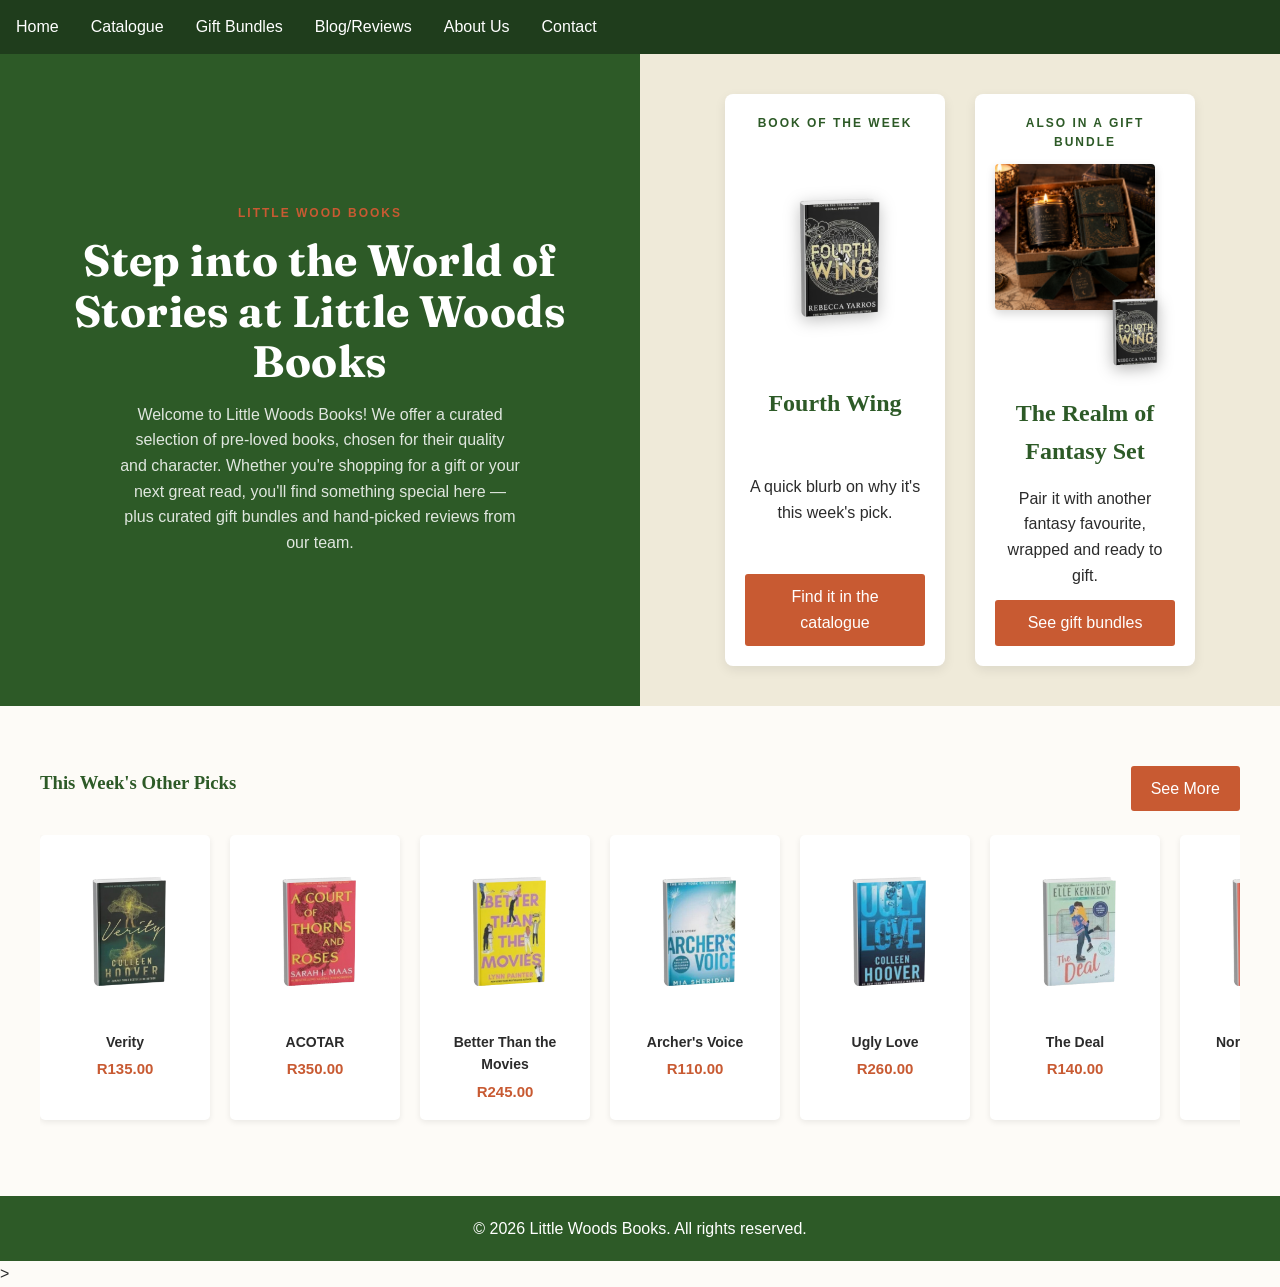
==== index.html @ 5625afb6 "some fixes - fixing carousel on home page" ====
<!DOCTYPE html>
<html lang="en">
<head>
    <meta charset="UTF-8">
    <meta name="viewport" content="width=device-width, initial-scale=1.0">
    <title> Index | Little Woods Books</title>
    <link rel="preconnect" href="https://fonts.googleapis.com">
    <link href="https://fonts.googleapis.com/css2?family=Fraunces:wght@600&display=swap" rel="stylesheet">
    <link rel="stylesheet" href="style/style.css">
</head>

<body>
    <header>
        <nav>
            <ul>
              <li><a href="index.html">Home</a></li>
               <li><a href="catalogue.html">Catalogue</a></li>
               <li><a href="bundles.html">Gift Bundles</a></li>
                <li><a href="blog.html">Blog/Reviews</a></li>
               <li><a href="about.html">About Us</a></li>
               <li><a href="contact.html">Contact</a></li>
            </ul>
        </nav>
    </header>

<section class="hero-split">
    <div class="hero-left">
        <span class="eyebrow">Little Wood Books</span>
        <h1>Step into the World of Stories at Little Woods Books</h1>
        <p class="hero-intro">Welcome to Little Woods Books! We offer a curated selection of pre-loved books, chosen for their quality and character. Whether you're shopping for a gift or your next great read, you'll find something special here — plus curated gift bundles and hand-picked reviews from our team.</p>
    </div>    

<div class="hero-right">
    <div class="split-card">
        <span class="eyebrow">Book of the Week</span>
        <img src="images/fourthwing.jpg" class="featured-book-img" alt="Fourth Wing">
        <h2>Fourth Wing</h2>
        <p>A quick blurb on why it's this week's pick.</p>
        <a href="catalogue.html" class="btn">Find it in the catalogue</a>
    </div>

    <div class="split-card">
        <span class="eyebrow">Also in a Gift Bundle</span>
        <div class="bundle-stack">
            <img src="images/products/bundle_fantasy.jpg" class="bundle-photo" alt="The Realm of Fantasy gift bundle">
            <img src="images/fourthwing.jpg" class="bundle-book-overlay" alt="Fourth Wing">
        </div>
        <h2>The Realm of Fantasy Set</h2>
        <p>Pair it with another fantasy favourite, wrapped and ready to gift.</p>
        <a href="bundles.html" class="btn">See gift bundles</a>
    </div>
</div>
</section>

<section class="picks-section">
    <div class="picks-header">
        <h3>This Week's Other Picks</h3>
        <a href="catalogue.html" class="btn">See More</a>
    </div>

    <div class="picks-scroll">
        <div class="pick-card">
            <img src="images/verity.jpg" alt="Verity">
            <p class="pick-title">Verity</p>
            <p class="pick-price">R135.00</p>
        </div>
        <div class="pick-card">
            <img src="images/acotar.jpg" alt="ACOTAR">
            <p class="pick-title">ACOTAR</p>
            <p class="pick-price">R350.00</p>
        </div>
        <div class="pick-card">
            <img src="images/betterthanthemovies.jpg" alt="Better Than the Movies">
            <p class="pick-title">Better Than the Movies</p>
            <p class="pick-price">R245.00</p>
        </div>
        <div class="pick-card">
            <img src="images/archersvoice.jpg" alt="Archer's Voice">
            <p class="pick-title">Archer's Voice</p>
            <p class="pick-price">R110.00</p>
        </div>
        <div class="pick-card">
            <img src="images/uglylove.jpg" alt="Ugly Love">
            <p class="pick-title">Ugly Love</p>
            <p class="pick-price">R260.00</p>
        </div>
        <div class="pick-card">
            <img src="images/thedeal.jpg" alt="The Deal">
            <p class="pick-title">The Deal</p>
            <p class="pick-price">R140.00</p>
        </div>
        <div class="pick-card">
            <img src="images/normalpeople.jpg" alt="Normal People">
            <p class="pick-title">Normal People</p>
            <p class="pick-price">R99.00</p>
        </div>
        <div class="pick-card">
            <img src="images/ifyoucouldseethesun.jpg" alt="If You Could See the Sun">
            <p class="pick-title">If You Could See the Sun</p>
            <p class="pick-price">R220.00</p>
        </div>
        <div class="pick-card">
            <img src="images/binding13.jpg" alt="Binding 13">
            <p class="pick-title">Binding 13</p>
            <p class="pick-price">R180.00</p>
        </div>
    </div>
</section>
</main>

  <footer>
        <p>&copy; 2026 Little Woods Books. All rights reserved.</p>
    </footer>

</body>
</html>>
---- style/style.css ----
* {
    margin: 0;
    padding: 0;
    box-sizing: border-box;
}

/* ============================
   ROOT VARIABLES
============================ */
:root {
    --forest-green: #2D5A27;
    --terracotta: #C85A32;
    --cream-bg: #FDFBF7;
    --dark-text: #2B2B2B;
    --forest-dark: #1F3D1C;
    --font-heading: 'Georgia', serif;
    --font-body: 'Arial', sans-serif;
}

/* ============================
   BASE / TYPOGRAPHY
============================ */
body {
    background-color: var(--cream-bg);
    color: var(--dark-text);
    font-family: var(--font-body);
    line-height: 1.6;
}

h1, h2, h3, h4 {
    font-family: var(--font-heading);
    color: var(--forest-green);
    margin-bottom: 0.9375rem;
}

a {
    color: var(--terracotta);
    text-decoration: none;
}

a:hover {
    text-decoration: underline;
}

/* keyboard focus outlines  for anyone tabbing through */
a:focus-visible,
button:focus-visible {
    outline: 2px solid var(--forest-green);
    outline-offset: 2px;
}

/* ============================
   HEADER + NAV
============================ */
header {
    background-color: var(--forest-dark);
    padding: 0;
    border-bottom: none;
}

nav ul {
    list-style-type: none;
    margin: 0;
    padding: 0;
    background-color: transparent; /* header now owns the color, not the ul */
    display: flex;
}

nav ul li a {
    display: block;
    color: white;
    padding: 0.875rem 1rem;
    text-decoration: none;
}

nav ul li a:hover {
    background-color: var(--terracotta);
}

/* ============================
   SHARED / REUSABLE COMPONENTS
   (bits used across more than one page)
============================ */
.container {
    max-width: 1100px;
    margin: 0 auto;
    padding: 0 1.25rem;
}

.btn {
    display: inline-block;
    margin-top: 0.75rem;
    padding: 0.625rem 1.25rem;
    background-color: var(--terracotta);
    color: #ffffff;
    border-radius: 3px;
}

.btn:hover {
    text-decoration: none;
    background: var(--forest-green);
}

.btn:active {
    transform: translateY(1px);
}

.featured-post {
    background: #ffffff;
    padding: 1.5625rem;
    margin-bottom: 1.875rem;
}

.blog-sidebar {
    background: #f4efe9;
    padding: 1.25rem;
}

.contact-form fieldset {
    border: 1px solid var(--forest-green);
    padding: 1.25rem;
}

.contact-form input,
.contact-form textarea {
    width: 100%;
    padding: 0.625rem;
    margin-top: 0.3125rem;
}

footer {
    clear: both;
    text-align: center;
    padding: 1.25rem;
    background-color: var(--forest-green);
    color: #ffffff;
    margin-top: 2.5rem;
}

/* ==========================================
   INDEX PAGE
========================================== */
.hero-split {
    display: grid;
    grid-template-columns: 1fr 1fr;
    min-height: 480px;
}

.hero-left {
    background-color: var(--forest-green);
    color: #ffffff;
    display: flex;
    flex-direction: column;
    align-items: center;
    justify-content: center;
    text-align: center;
    padding: 3.75rem 2.5rem;
}

.hero-left h1 {
    color: #ffffff;
    font-family: 'Fraunces', serif;
    font-size: 2.75rem;
    line-height: 1.15;
    letter-spacing: 0.01em;
}

.hero-left .eyebrow {
    color: var(--terracotta);
}

.hero-left .hero-intro {
    max-width: 400px;
    color: rgba(255, 255, 255, 0.85); /* was inheriting dark text - unreadable on green */
}

.hero-right {
    background-color: #EFEAD9;
    display: flex;
    align-items: stretch; /* was center */
    justify-content: center;
    flex-wrap: wrap;
    gap: 1.875rem;
    padding: 2.5rem 1.25rem;
}

.eyebrow {
    display: block;
    font-size: 0.75rem;
    letter-spacing: 2px;
    text-transform: uppercase;
    color: var(--terracotta);
    font-weight: bold;
    margin-bottom: 0.75rem;
}


.split-card {
    max-width: 220px;
    background-color: #ffffff;
    padding: 20px;
    border-radius: 8px;
    text-align: center;
    box-shadow: 0 4px 12px rgba(0, 0, 0, 0.08);
    overflow: hidden;
    display: flex;
    flex-direction: column;
    justify-content: space-between; /* pushes buttons/text to line up at the bottom */
}

.split-card .eyebrow {
    color: var(--forest-green);
}

/* --- Flat featured book image (Book of the Week), no tilt --- */
.featured-book-img {
    width: 100%;
    max-width: 150px;
    height: auto;
    display: block;
    margin: 0 auto 15px;
    filter: drop-shadow(0 4px 8px rgba(0, 0, 0, 0.25));
    /* removed: border-radius and box-shadow — not needed on a transparent cutout */
}

/* --- Gift bundle photo with a book cover peeking out the corner --- */
.bundle-stack {
    position: relative;
    width: 180px;
    height: 210px;
    margin: 0 auto 20px; /* reduced from 35px now that there's no shadow-box pushing things around */
}

.bundle-photo {
    position: absolute;
    top: 0;
    left: 0;
    width: 160px;
    height: auto;
    border-radius: 4px;
    box-shadow: 0 4px 10px rgba(0, 0, 0, 0.15); /* this one keeps box-shadow since it IS a full rectangular photo */
}

.bundle-book-overlay {
    position: absolute;
    bottom: 0;
    right: 0;
    width: 85px;
    height: auto;
    filter: drop-shadow(0 4px 8px rgba(0, 0, 0, 0.3));
    /* removed: border and box-shadow — same reason */
}

/* --- This week's picks grid --- */
/* --- This week's other picks: horizontal scroll, catalogue-style cards --- */
.picks-section {
    max-width: 1400px; /* wide ceiling so it doesn't stretch edge-to-edge on huge monitors, but reads as "full page" on normal screens */
    margin: 3rem auto 4rem;
    padding: 0 2.5rem;
}

.picks-header {
    display: flex;
    justify-content: space-between;
    align-items: center;
    margin-bottom: 1.5rem;
}

.picks-header h3 {
    margin-bottom: 0;
}

.picks-scroll {
    display: flex;
    gap: 1.25rem;
    overflow-x: auto;
    scroll-snap-type: x mandatory;
    padding-bottom: 0.75rem;
}

.pick-card {
    flex: 0 0 170px;
    scroll-snap-align: start;
    background: #ffffff;
    padding: 1rem;
    border-radius: 5px;
    box-shadow: 0 2px 6px rgba(0,0,0,0.08);
    text-align: center;
    transition: transform 0.2s ease, box-shadow 0.2s ease;
}

.pick-card:hover {
    transform: translateY(-4px);
    box-shadow: 0 10px 18px rgba(0,0,0,0.15);
}

.pick-card img {
    width: 100%;
    height: 160px;
    object-fit: contain;
    margin-bottom: 0.75rem;
}

.pick-card .pick-title {
    font-size: 0.875rem;
    font-weight: bold;
    margin-bottom: 0.25rem;
}

.pick-card .pick-price {
    font-size: 0.9375rem;
    color: var(--terracotta);
    font-weight: bold;
}

/* subtle scrollbar, not a big visual statement */
.picks-scroll::-webkit-scrollbar {
    height: 6px;
}

.picks-scroll::-webkit-scrollbar-thumb {
    background: #d8cdb8;
    border-radius: 3px;
}
/* ==========================================
   CATALOGUE PAGE
========================================== */
.search-container {
    max-width: 1200px;
    margin: 1.875rem auto;
    padding: 0 1.25rem;
}

.search-container form {
    display: flex;
    gap: 0.625rem;
}

.search-container input {
    flex: 1;
    padding: 0.75rem 1rem;
    border: 1px solid #d8cdb8;
    border-radius: 3px;
    font-family: var(--font-body);
}

.search-container button {
    padding: 0.75rem 1.5rem;
    background-color: var(--terracotta);
    color: #ffffff;
    border: none;
    border-radius: 3px;
    cursor: pointer;
}

.search-container button:hover {
    background-color: var(--forest-green);
}

.search-container button:active {
    transform: translateY(1px);
}

.catalogue-wrapper {
    display: flex;
    align-items: flex-start;
    gap: 2rem;
    max-width: 1200px;
    margin: 0 auto;
    padding: 0 1.25rem 3.75rem;
}

/* --- Filter sidebar, shelf-styled --- */
.filters {
    background-color: var(--forest-green);
    color: #ffffff;
    width: 260px;
    flex-shrink: 0;
    padding: 1.75rem 1.5rem;
    border-radius: 4px;
}

.filters h2 {
    color: #ffffff;
    font-size: 1.25rem;
    letter-spacing: 0.5px;
    margin-bottom: 1.5rem;
}

.filters h4 {
    color: var(--terracotta);
    font-size: 0.75rem;
    letter-spacing: 1px;
    text-transform: uppercase;
    margin: 1.5rem 0 0.75rem;
}

.filters select {
    width: 100%;
    padding: 0.5rem;
    border-radius: 3px;
    border: none;
    font-family: var(--font-body);
}

/* one shelf row + its wooden ledge */
.shelf {
    margin-bottom: 1.25rem;
}

.shelf-row {
    display: flex;
    align-items: flex-end;
    gap: 6px;
    list-style: none;
    height: 100px;
    padding-bottom: 14px;
    margin: 0;
    border-bottom: 4px solid #6b4429;
    box-shadow: 0 6px 8px rgba(0,0,0,0.2);
}

/* each spine: hidden checkbox + styled label doing the visual work */
.spine-item {
    flex: 1;
    height: 100%;
    position: relative;
}

.spine-item input[type="checkbox"] {
    position: absolute;
    opacity: 0;
    width: 0;
    height: 0;
}

.spine-item label {
    display: flex;
    align-items: flex-end;
    justify-content: center;
    height: 100%;
    padding-bottom: 10px;
    writing-mode: vertical-rl;
    text-align: center;
    font-size: 0.6875rem;
    font-weight: 600;
    letter-spacing: 0.05em;
    text-transform: uppercase;
    color: rgba(255,255,255,0.8);
    border-radius: 2px 2px 0 0;
    cursor: pointer;
    opacity: 0.85;
    transition: transform 0.15s ease, opacity 0.15s ease;
}

.spine-item label:hover {
    transform: translateY(-5px);
    opacity: 1;
}

.spine-item input[type="checkbox"]:checked + label {
    opacity: 1;
    box-shadow: inset 0 0 0 2px #E3A583;
    color: #ffffff;
}

.spine-item input[type="checkbox"]:focus-visible + label {
    outline: 2px solid #ffffff;
    outline-offset: 3px;
}

.spine-item:nth-child(3n+1) label { background-color: #3E6B54; }
.spine-item:nth-child(3n+2) label { background-color: #33513F; }
.spine-item:nth-child(3n+3) label { background-color: #8C4A32; }

/* --- Book grid + cards --- */
.book-grid {
    display: grid;
    grid-template-columns: repeat(auto-fill, minmax(200px, 1fr));
    gap: 1.25rem;
    flex: 1;
}

.book-item {
    background: #ffffff;
    padding: 0.9375rem;
    border-radius: 5px;
    box-shadow: 0 2px 6px rgba(0,0,0,0.08);
    transition: transform 0.2s ease, box-shadow 0.2s ease;
}

.book-item:hover {
    transform: translateY(-4px);
    box-shadow: 0 10px 18px rgba(0,0,0,0.15);
}

.book-image {
    height: 220px;
    display: flex;
    align-items: center;
    justify-content: center;
    margin-bottom: 0.75rem;
    overflow: hidden;
    border-radius: 3px;
}

.book-image img {
    max-width: 100%;
    max-height: 100%;
    object-fit: contain;
}

.book-name {
    font-size: 1rem;
    margin-bottom: 0.25rem;
}

.author {
    font-size: 0.75rem;
    font-weight: normal;
    color: #6b6459;
    margin-bottom: 0.5rem;
}

.book-details .condition {
    display: inline-block;
    font-size: 0.6875rem;
    text-transform: uppercase;
    letter-spacing: 0.5px;
    color: var(--forest-green);
    background-color: #eae2d3;
    padding: 0.1875rem 0.5rem;
    border-radius: 10px;
    margin-bottom: 0.5rem;
}

.book-details .price {
    font-size: 1.125rem;
    font-weight: bold;
    color: var(--terracotta);
    margin-bottom: 0.625rem;
}

.book-details button {
    width: 100%;
    padding: 0.625rem;
    background-color: var(--forest-green);
    color: #ffffff;
    border: none;
    border-radius: 3px;
    cursor: pointer;
}

.book-details button:hover {
    background-color: var(--terracotta);
}

.book-details button:active {
    transform: translateY(1px);
}

/* ==========================================
   GIFT BUNDLES PAGE
========================================== */
.bundles-page {
    max-width: 1100px;
    margin: 0 auto;
    padding: 0 1.25rem 3.75rem;
}

.bundles-page .page-title {
    text-align: center;
    margin-top: 2.5rem;
}

.bundles-page .page-lead {
    max-width: 600px;
    margin: 0 auto 2.5rem;
    text-align: center;
}

.bundles-container {
    display: grid;
    grid-template-columns: repeat(auto-fit, minmax(260px, 1fr));
    gap: 1.875rem;
}

.bundle-card {
    display: flex;
    flex-direction: column;
    background: #ffffff;
    border: 1px solid #e0e0e0;
    padding: 1.25rem;
    transition: transform 0.2s ease, box-shadow 0.2s ease;
}

.bundle-card:hover {
    transform: translateY(-4px);
    box-shadow: 0 10px 20px rgba(0,0,0,0.1);
}

.bundle-card figure {
    margin: 0 0 1rem;
}

.bundle-card img {
    width: 100%;
    height: 200px;
    object-fit: cover;
    border-radius: 3px;
    display: block;
}

.bundle-card h2 {
    font-size: 1.125rem;
    margin-bottom: 0.5rem;
}

.bundle-card p {
    font-size: 0.875rem;
    flex-grow: 1;
    margin-bottom: 0.75rem;
}

.bundle-card .price {
    font-size: 1.125rem;
    font-weight: bold;
    color: var(--terracotta);
    margin-bottom: 0.75rem;
}

.bundle-card button {
    padding: 0.625rem;
    background-color: var(--forest-green);
    color: #ffffff;
    border: none;
    border-radius: 3px;
    cursor: pointer;
}

.bundle-card button:hover {
    background-color: var(--terracotta);
}

.bundle-card button:active {
    transform: translateY(1px);
}

/* ==========================================
   BLOG / REVIEWS PAGE
========================================== */
.featured-post {
    border-radius: 8px;
    box-shadow: 0 4px 14px rgba(0,0,0,0.06);
}

.post-tag {
    display: inline-block;
    background-color: var(--terracotta);
    color: #ffffff;
    font-size: 0.75rem;
    font-weight: bold;
    letter-spacing: 0.5px;
    text-transform: uppercase;
    padding: 0.3rem 0.75rem;
    border-radius: 20px;
    margin-bottom: 0.75rem;
}

.post-meta {
    font-size: 0.8125rem;
    color: #8a8378;
    font-style: italic;
    margin-bottom: 1.25rem;
}

.post-content p:first-of-type::first-letter {
    font-family: var(--font-heading);
    font-size: 3.2rem;
    color: var(--forest-green);
    float: left;
    line-height: 0.8;
    padding-right: 0.5rem;
    padding-top: 0.25rem;
}

.post-content p {
    margin-bottom: 1rem;
}

/* --- Cute dashed divider instead of a plain <hr> --- */
.section-divider {
    border: none;
    text-align: center;
    margin: 3rem 0;
    height: 1px;
    background-color: #e0d8c8;
    position: relative;
}

.section-divider::after {
    content: "❧";
    position: absolute;
    top: 50%;
    left: 50%;
    transform: translate(-50%, -50%);
    background-color: var(--cream-bg);
    color: var(--terracotta);
    font-size: 1.25rem;
    padding: 0 1rem;
}

.favourites-section h2 {
    text-align: center;
    margin-bottom: 0.5rem;
}

.favourites-intro {
    text-align: center;
    color: #6b6459;
    font-size: 0.9375rem;
    margin-bottom: 2.5rem;
}

/* --- Review cards: postcard/pinned-photo feel --- */
.favourites-grid {
    display: grid;
    grid-template-columns: repeat(auto-fit, minmax(240px, 1fr));
    gap: 2rem;
    margin-bottom: 3rem;
}

.review-card {
    position: relative;
    background: #ffffff;
    border-radius: 6px;
    box-shadow: 0 6px 16px rgba(0,0,0,0.1);
    padding: 1rem 1rem 1.25rem;
    transition: transform 0.2s ease, box-shadow 0.2s ease;
}

.review-card:nth-child(odd) {
    transform: rotate(-2deg);
}

.review-card:nth-child(even) {
    transform: rotate(2deg);
}

.review-card:hover {
    transform: rotate(0deg) translateY(-6px);
    box-shadow: 0 12px 24px rgba(0,0,0,0.15);
}

/* washi-tape corner accent */
.review-card::before {
    content: "";
    position: absolute;
    top: -10px;
    left: 20px;
    width: 50px;
    height: 20px;
    background-color: var(--terracotta);
    opacity: 0.85;
    transform: rotate(-6deg);
    border-radius: 2px;
}

.review-card:nth-child(3n+2)::before {
    background-color: var(--forest-green);
    left: auto;
    right: 20px;
    transform: rotate(6deg);
}

.review-card img {
    width: 100%;
    height: 220px;
    object-fit: cover;
    border-radius: 4px;
    margin-bottom: 0.875rem;
    display: block;
}

.review-card h3 {
    margin-bottom: 0.5rem;
}

.rating {
    color: var(--terracotta);
    letter-spacing: 2px;
    margin-bottom: 0.625rem;
    font-size: 0.9375rem;
}

.review-card p {
    font-size: 0.875rem;
}

/* --- Newsletter box --- */
.newsletter-box {
    text-align: center;
    background-color: #f4efe9;
    border: 2px dashed var(--terracotta);
    border-radius: 10px;
    padding: 2.5rem 1.5rem;
    max-width: 500px;
    margin: 0 auto;
}

.newsletter-box h3 {
    margin-bottom: 0.5rem;
}

.newsletter-box p {
    font-size: 0.9375rem;
    color: #6b6459;
    margin-bottom: 1.25rem;
}

.newsletter-box form {
    display: flex;
    gap: 0.625rem;
    justify-content: center;
    flex-wrap: wrap;
}

.newsletter-box input {
    flex: 1 1 220px;
    padding: 0.75rem 1rem;
    border: 1px solid #d8cdb8;
    border-radius: 20px;
    font-family: var(--font-body);
}

.newsletter-box button {
    padding: 0.75rem 1.5rem;
    background-color: var(--forest-green);
    color: #ffffff;
    border: none;
    border-radius: 20px;
    cursor: pointer;
}

.newsletter-box button:hover {
    background-color: var(--terracotta);
}

/* ==========================================
   ABOUT PAGE
========================================== */
.about-page {
    max-width: 1000px;
    margin: 0 auto;
    padding: 0 1.25rem 3.75rem;
    position: relative;
    overflow: hidden; /* keeps decorative shapes from spilling past the page edge */
}

/* soft background shapes, purely decorative */
.about-page::before,
.about-page::after {
    content: "";
    position: absolute;
    border-radius: 50%;
    z-index: -1;
    opacity: 0.12;
}

.about-page::before {
    width: 380px;
    height: 380px;
    background-color: var(--forest-green);
    top: -120px;
    right: -120px;
}

.about-page::after {
    width: 300px;
    height: 300px;
    background-color: var(--terracotta);
    bottom: 10%;
    left: -140px;
}

/* --- Hero: photo + opening text side by side --- */
.about-hero {
    display: grid;
    grid-template-columns: 1fr 1fr;
    gap: 2.5rem;
    align-items: center;
    margin: 3rem 0;
}

.about-hero h1 {
    margin-bottom: 1rem;
}

.about-photo {
    width: 100%;
    height: 320px;
    border-radius: 10px;
    overflow: hidden;
    box-shadow: 0 10px 24px rgba(0,0,0,0.15);
}

.about-photo img {
    width: 100%;
    height: 100%;
    object-fit: cover;
    display: block;
}

/* placeholder styling, in case the image isn't added yet */
.about-photo.placeholder {
    display: flex;
    align-items: center;
    justify-content: center;
    background-color: #EFEAD9;
    color: #a89f8c;
    font-size: 0.875rem;
    text-align: center;
    padding: 1.5rem;
}

/* --- Rest of the story, narrower column for easy reading --- */
.shop-story {
    max-width: 640px;
    margin: 0 auto;
}

.shop-story p {
    margin-bottom: 1.25rem;
}

/* --- Pulled quote, breaks up the text --- */
.pull-quote {
    max-width: 640px;
    margin: 2.5rem auto;
    padding: 1.5rem 2rem;
    border-left: 4px solid var(--terracotta);
    background-color: #f4efe9;
    border-radius: 0 6px 6px 0;
}

.pull-quote p {
    font-family: var(--font-heading);
    font-style: italic;
    font-size: 1.25rem;
    color: var(--forest-green);
    margin: 0;
}

/* --- Map section --- */
.map-section {
    text-align: center;
    margin-top: 3rem;
}

.map-section h2 {
    margin-bottom: 1.25rem;
}

.map-section iframe {
    border-radius: 10px;
    box-shadow: 0 10px 24px rgba(0,0,0,0.12);
}

/* --- Responsive --- */
@media screen and (max-width: 768px) {
    .about-hero {
        grid-template-columns: 1fr;
    }

    .about-photo {
        height: 240px;
    }
}

/* ==========================================
   CONTACT PAGE
========================================== */
.contact-page {
    max-width: 1000px;
    margin: 0 auto;
    padding: 3rem 1.25rem 3.75rem;
    position: relative;
    overflow: hidden;
}

/* soft background shapes, same device as the About page */
.contact-page::before,
.contact-page::after {
    content: "";
    position: absolute;
    border-radius: 50%;
    z-index: -1;
    opacity: 0.12;
}

.contact-page::before {
    width: 340px;
    height: 340px;
    background-color: var(--terracotta);
    top: -100px;
    left: -120px;
}

.contact-page::after {
    width: 300px;
    height: 300px;
    background-color: var(--forest-green);
    bottom: -80px;
    right: -100px;
}

.contact-page > h1 {
    text-align: center;
    margin-bottom: 0.5rem;
}

.contact-lead {
    text-align: center;
    max-width: 500px;
    margin: 0 auto 3rem;
    color: #6b6459;
}

.contact-grid {
    display: grid;
    grid-template-columns: 1fr 1.3fr;
    gap: 2.5rem;
    align-items: start;
}

/* --- Info card --- */
#contact-info {
    background-color: var(--forest-green);
    color: #ffffff;
    padding: 2rem;
    border-radius: 10px;
    box-shadow: 0 10px 24px rgba(0,0,0,0.12);
}

#contact-info h2 {
    color: #ffffff;
}

#contact-info address {
    font-style: normal;
    line-height: 1.9;
}

.info-line {
    display: flex;
    align-items: flex-start;
    gap: 0.75rem;
    margin-bottom: 1.25rem;
}

.info-icon {
    flex-shrink: 0;
    font-size: 1.1rem;
    color: var(--terracotta);
}

#contact-info a {
    color: #ffffff;
    text-decoration: underline;
}

/* --- Form card --- */
#contact-form {
    background: #ffffff;
    padding: 2rem;
    border-radius: 10px;
    box-shadow: 0 10px 24px rgba(0,0,0,0.08);
}

.contact-form fieldset {
    border: none;
    padding: 0;
}

.contact-form legend {
    font-family: var(--font-heading);
    color: var(--forest-green);
    font-size: 1.25rem;
    margin-bottom: 1.5rem;
    padding: 0;
}

.contact-form p {
    margin-bottom: 1.25rem;
}

.contact-form label {
    display: block;
    font-size: 0.875rem;
    font-weight: bold;
    color: var(--dark-text);
    margin-bottom: 0.375rem;
}

.contact-form input,
.contact-form select,
.contact-form textarea {
    width: 100%;
    padding: 0.75rem;
    border: 1px solid #d8cdb8;
    border-radius: 6px;
    font-family: var(--font-body);
    background-color: #fdfbf7;
}

.contact-form input:focus,
.contact-form select:focus,
.contact-form textarea:focus {
    outline: none;
    border-color: var(--terracotta);
    box-shadow: 0 0 0 3px rgba(200, 90, 50, 0.15);
}

.contact-form textarea {
    resize: vertical;
}

.contact-form button {
    padding: 0.75rem 1.75rem;
    background-color: var(--terracotta);
    color: #ffffff;
    border: none;
    border-radius: 20px;
    cursor: pointer;
    font-weight: bold;
}

.contact-form button:hover {
    background-color: var(--forest-green);
}

.contact-form button:active {
    transform: translateY(1px);
}

/* --- Responsive --- */
@media screen and (max-width: 768px) {
    .contact-grid {
        grid-template-columns: 1fr;
    }
}

/* ==========================================
   RESPONSIVE
   (one block, mobile breakpoint at 768px)
========================================== */
@media screen and (max-width: 768px) {
    nav ul {
        flex-direction: column;
    }

    .hero-split {
        grid-template-columns: 1fr;
    }

    .catalogue-wrapper {
        flex-direction: column;
    }

    .filters {
        width: 100%;
    }
}
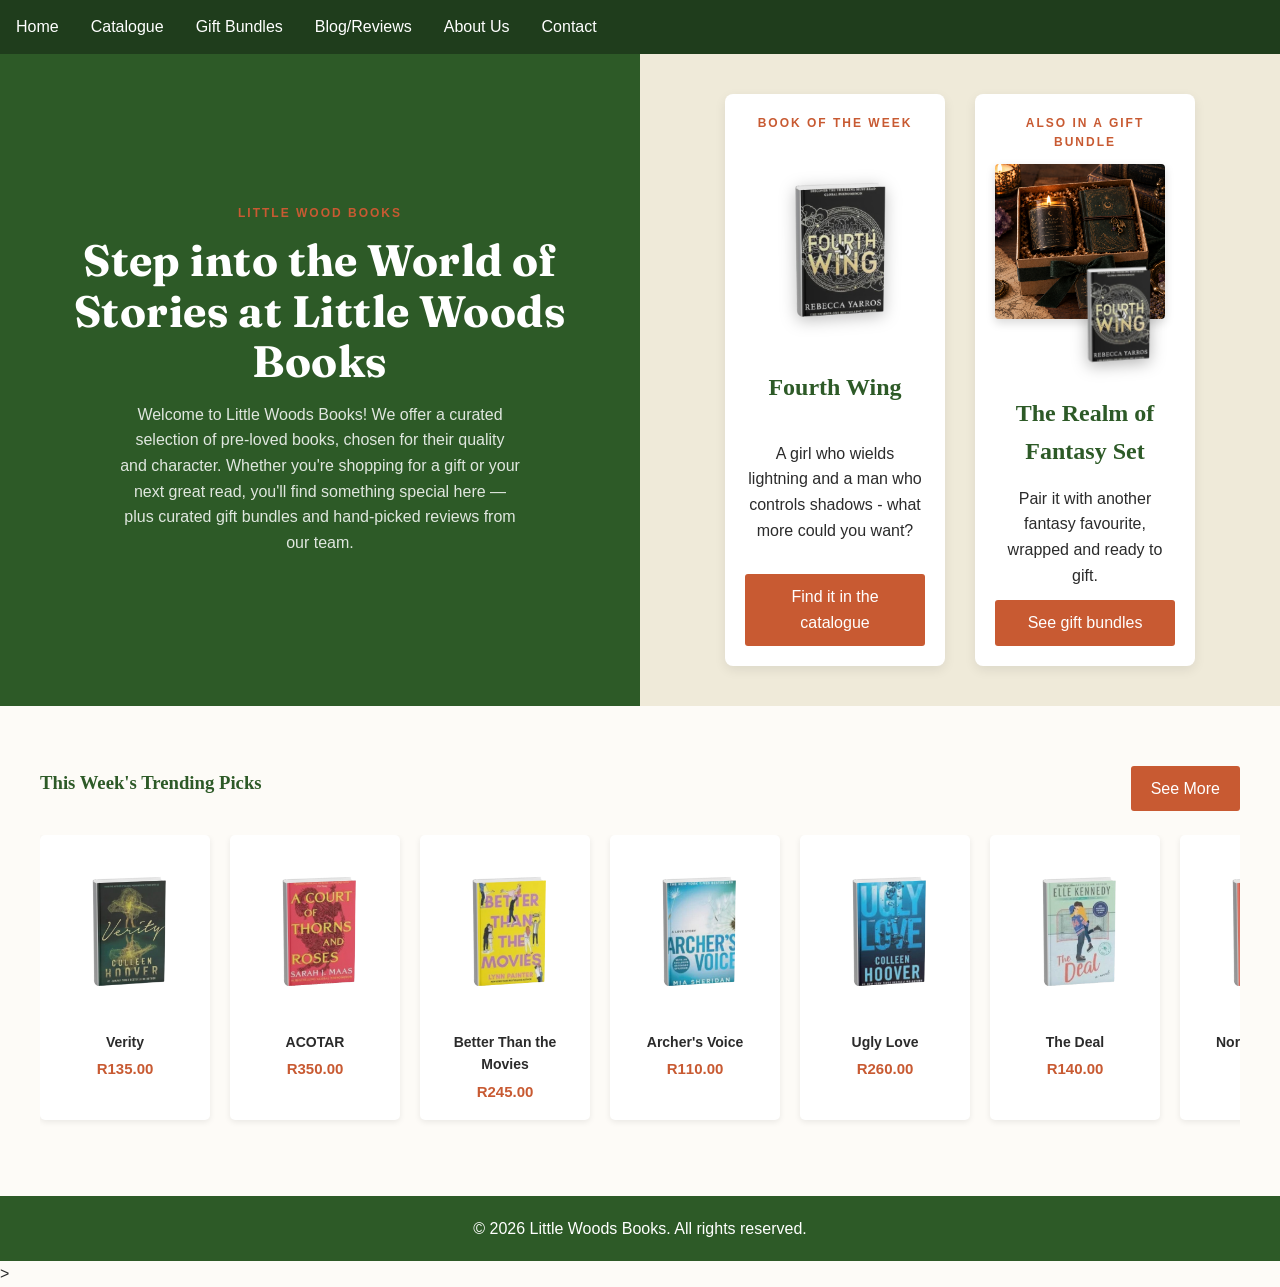
==== commit d570fd7d: "updates and fixing errors" ====
--- a/index.html
+++ b/index.html
@@ -35,7 +35,7 @@
         <span class="eyebrow">Book of the Week</span>
         <img src="images/fourthwing.jpg" class="featured-book-img" alt="Fourth Wing">
         <h2>Fourth Wing</h2>
-        <p>A quick blurb on why it's this week's pick.</p>
+        <p>A girl who wields lightning and a man who controls shadows - what more could you want?</p>
         <a href="catalogue.html" class="btn">Find it in the catalogue</a>
     </div>
 
@@ -54,7 +54,7 @@
 
 <section class="picks-section">
     <div class="picks-header">
-        <h3>This Week's Other Picks</h3>
+        <h3>This Week's Trending Picks</h3>
         <a href="catalogue.html" class="btn">See More</a>
     </div>
 
--- a/style/style.css
+++ b/style/style.css
@@ -7,6 +7,8 @@
 
 /* ============================
    ROOT VARIABLES
+   colours + fonts for the whole site, picked terracotta + forest green
+   bc it felt like a cosy secondhand bookshop vibe rather than generic
 ============================ */
 :root {
     --forest-green: #2D5A27;
@@ -43,7 +45,9 @@
     text-decoration: underline;
 }
 
-/* keyboard focus outlines  for anyone tabbing through */
+/* this just makes sure if someone is tabbing through the page with
+   their keyboard instead of clicking, they can actually see where
+   they are - accessibility thing */
 a:focus-visible,
 button:focus-visible {
     outline: 2px solid var(--forest-green);
@@ -53,7 +57,7 @@
 /* ============================
    HEADER + NAV
 ============================ */
-header {
+body > header {
     background-color: var(--forest-dark);
     padding: 0;
     border-bottom: none;
@@ -63,7 +67,7 @@
     list-style-type: none;
     margin: 0;
     padding: 0;
-    background-color: transparent; /* header now owns the color, not the ul */
+    background-color: transparent;
     display: flex;
 }
 
@@ -80,8 +84,11 @@
 
 /* ============================
    SHARED / REUSABLE COMPONENTS
-   (bits used across more than one page)
+   stuff i use across more than one page so i don't repeat myself
 ============================ */
+
+/* container = just stops text/content from stretching edge to edge on
+   big monitors. */
 .container {
     max-width: 1100px;
     margin: 0 auto;
@@ -141,6 +148,10 @@
 /* ==========================================
    INDEX PAGE
 ========================================== */
+
+/* HERO SECTION - the big intro bit right at the top of the homepage.
+   split into 2 columns using grid: left side is just text on a green
+   background, right side is the book of the week + gift bundle cards. */
 .hero-split {
     display: grid;
     grid-template-columns: 1fr 1fr;
@@ -158,6 +169,8 @@
     padding: 3.75rem 2.5rem;
 }
 
+/* using a nicer serif font just for this heading so it actually stands
+   out instead of blending in with the regular georgia everywhere else */
 .hero-left h1 {
     color: #ffffff;
     font-family: 'Fraunces', serif;
@@ -166,25 +179,23 @@
     letter-spacing: 0.01em;
 }
 
-.hero-left .eyebrow {
-    color: var(--terracotta);
-}
-
 .hero-left .hero-intro {
     max-width: 400px;
-    color: rgba(255, 255, 255, 0.85); /* was inheriting dark text - unreadable on green */
+    color: rgba(255, 255, 255, 0.85); /* was inheriting the dark body text colour before - unreadable on green, oops */
 }
 
 .hero-right {
     background-color: #EFEAD9;
     display: flex;
-    align-items: stretch; /* was center */
+    align-items: stretch;
     justify-content: center;
     flex-wrap: wrap;
     gap: 1.875rem;
     padding: 2.5rem 1.25rem;
 }
 
+/* "eyebrow" - mall caps label above a big
+   heading.  a tiny tagline that sits above the title */
 .eyebrow {
     display: block;
     font-size: 0.75rem;
@@ -195,7 +206,6 @@
     margin-bottom: 0.75rem;
 }
 
-
 .split-card {
     max-width: 220px;
     background-color: #ffffff;
@@ -206,56 +216,52 @@
     overflow: hidden;
     display: flex;
     flex-direction: column;
-    justify-content: space-between; /* pushes buttons/text to line up at the bottom */
-}
-
-.split-card .eyebrow {
-    color: var(--forest-green);
-}
-
-/* --- Flat featured book image (Book of the Week), no tilt --- */
+    justify-content: space-between; /* so both cards line up even if one has more text */
+}
+
+/* --- Book of the week image, flat, no rotation --- */
 .featured-book-img {
     width: 100%;
-    max-width: 150px;
+    max-width: 170px;
     height: auto;
     display: block;
     margin: 0 auto 15px;
-    filter: drop-shadow(0 4px 8px rgba(0, 0, 0, 0.25));
-    /* removed: border-radius and box-shadow — not needed on a transparent cutout */
-}
-
-/* --- Gift bundle photo with a book cover peeking out the corner --- */
+    filter: drop-shadow(0 4px 8px rgba(0, 0, 0, 0.25)); /* using drop-shadow not box-shadow bc the image has a transparent background - box-shadow would draw a weird rectangle around the invisible bit */
+}
+
+/* --- Gift bundle photo with a book cover peeking out the corner ---
+   basically overlapping 2 images so it looks like the book is
+   sitting on top of/inside the bundle photo */
 .bundle-stack {
     position: relative;
     width: 180px;
     height: 210px;
-    margin: 0 auto 20px; /* reduced from 35px now that there's no shadow-box pushing things around */
+    margin: 0 auto 20px;
 }
 
 .bundle-photo {
     position: absolute;
     top: 0;
     left: 0;
-    width: 160px;
+    width: 170px;
     height: auto;
     border-radius: 4px;
-    box-shadow: 0 4px 10px rgba(0, 0, 0, 0.15); /* this one keeps box-shadow since it IS a full rectangular photo */
+    box-shadow: 0 4px 10px rgba(0, 0, 0, 0.15); /* this one keeps box-shadow bc its an actual full rectangle photo, not a transparent cutout */
 }
 
 .bundle-book-overlay {
     position: absolute;
     bottom: 0;
     right: 0;
-    width: 85px;
+    width: 120px;
     height: auto;
     filter: drop-shadow(0 4px 8px rgba(0, 0, 0, 0.3));
-    /* removed: border and box-shadow — same reason */
-}
-
-/* --- This week's picks grid --- */
-/* --- This week's other picks: horizontal scroll, catalogue-style cards --- */
+}
+
+/* --- This week's other picks: horizontal scroll row, kinda like a
+   little carousel  --- */
 .picks-section {
-    max-width: 1400px; /* wide ceiling so it doesn't stretch edge-to-edge on huge monitors, but reads as "full page" on normal screens */
+    max-width: 1400px;
     margin: 3rem auto 4rem;
     padding: 0 2.5rem;
 }
@@ -275,7 +281,7 @@
     display: flex;
     gap: 1.25rem;
     overflow-x: auto;
-    scroll-snap-type: x mandatory;
+    scroll-snap-type: x mandatory; /* makes it "snap" to each card instead of stopping mid-book when you scroll */
     padding-bottom: 0.75rem;
 }
 
@@ -314,7 +320,8 @@
     font-weight: bold;
 }
 
-/* subtle scrollbar, not a big visual statement */
+/* made the scrollbar smaller/subtler, didn't want a big chunky
+   default scrollbar ruining the vibe */
 .picks-scroll::-webkit-scrollbar {
     height: 6px;
 }
@@ -323,6 +330,7 @@
     background: #d8cdb8;
     border-radius: 3px;
 }
+
 /* ==========================================
    CATALOGUE PAGE
 ========================================== */
@@ -371,7 +379,9 @@
     padding: 0 1.25rem 3.75rem;
 }
 
-/* --- Filter sidebar, shelf-styled --- */
+/* --- Filter sidebar, made it look like a mini bookshelf ---
+   the genre/condition checkboxes are hidden and styled as little
+   book spines instead  */
 .filters {
     background-color: var(--forest-green);
     color: #ffffff;
@@ -404,7 +414,7 @@
     font-family: var(--font-body);
 }
 
-/* one shelf row + its wooden ledge */
+/* one shelf row + the wooden ledge underneath it */
 .shelf {
     margin-bottom: 1.25rem;
 }
@@ -421,7 +431,9 @@
     box-shadow: 0 6px 8px rgba(0,0,0,0.2);
 }
 
-/* each spine: hidden checkbox + styled label doing the visual work */
+/* each "spine" is actually a checkbox that's invisible + a label
+   styled to look like a book. clicking the label ticks the checkbox
+   underneath it, so the filtering js still works normally */
 .spine-item {
     flex: 1;
     height: 100%;
@@ -441,7 +453,7 @@
     justify-content: center;
     height: 100%;
     padding-bottom: 10px;
-    writing-mode: vertical-rl;
+    writing-mode: vertical-rl; /* this is what makes the text run sideways like an actual spine */
     text-align: center;
     font-size: 0.6875rem;
     font-weight: 600;
@@ -619,7 +631,7 @@
 
 .bundle-card p {
     font-size: 0.875rem;
-    flex-grow: 1;
+    flex-grow: 1; /* pushes price + button down so they line up across all the cards even when the description text is a different length */
     margin-bottom: 0.75rem;
 }
 
@@ -675,6 +687,7 @@
     margin-bottom: 1.25rem;
 }
 
+/* this makes the first letter of the first paragraph big */
 .post-content p:first-of-type::first-letter {
     font-family: var(--font-heading);
     font-size: 3.2rem;
@@ -689,7 +702,8 @@
     margin-bottom: 1rem;
 }
 
-/* --- Cute dashed divider instead of a plain <hr> --- */
+/* --- little divider between sections, used a symbol instead of a
+   plain boring line --- */
 .section-divider {
     border: none;
     text-align: center;
@@ -723,7 +737,8 @@
     margin-bottom: 2.5rem;
 }
 
-/* --- Review cards: postcard/pinned-photo feel --- */
+/* --- review cards styled kinda like postcards pinned to a board,
+   each one tilts slightly and straightens up on hover --- */
 .favourites-grid {
     display: grid;
     grid-template-columns: repeat(auto-fit, minmax(240px, 1fr));
@@ -753,7 +768,8 @@
     box-shadow: 0 12px 24px rgba(0,0,0,0.15);
 }
 
-/* washi-tape corner accent */
+/* little tape strip in the corner, just a coloured rectangle
+   rotated a bit so it looks like tape sticking the card down */
 .review-card::before {
     content: "";
     position: absolute;
@@ -849,16 +865,17 @@
 
 /* ==========================================
    ABOUT PAGE
+   added some soft blurry circles in the background just for a bit
+   of decoration, low opacity so they don't distract from the text
 ========================================== */
 .about-page {
     max-width: 1000px;
     margin: 0 auto;
     padding: 0 1.25rem 3.75rem;
     position: relative;
-    overflow: hidden; /* keeps decorative shapes from spilling past the page edge */
-}
-
-/* soft background shapes, purely decorative */
+    overflow: hidden; /* stops the circles poking out past the edge of the page */
+}
+
 .about-page::before,
 .about-page::after {
     content: "";
@@ -884,7 +901,7 @@
     left: -140px;
 }
 
-/* --- Hero: photo + opening text side by side --- */
+/* --- Hero: photo on one side, opening text on the other --- */
 .about-hero {
     display: grid;
     grid-template-columns: 1fr 1fr;
@@ -912,19 +929,9 @@
     display: block;
 }
 
-/* placeholder styling, in case the image isn't added yet */
-.about-photo.placeholder {
-    display: flex;
-    align-items: center;
-    justify-content: center;
-    background-color: #EFEAD9;
-    color: #a89f8c;
-    font-size: 0.875rem;
-    text-align: center;
-    padding: 1.5rem;
-}
-
-/* --- Rest of the story, narrower column for easy reading --- */
+
+/* keeping the main story text narrower so its actually comfy to
+   read instead of stretching all the way across the page */
 .shop-story {
     max-width: 640px;
     margin: 0 auto;
@@ -934,7 +941,8 @@
     margin-bottom: 1.25rem;
 }
 
-/* --- Pulled quote, breaks up the text --- */
+/* own little quote box
+   so it breaks up the wall of text a bit */
 .pull-quote {
     max-width: 640px;
     margin: 2.5rem auto;
@@ -967,19 +975,10 @@
     box-shadow: 0 10px 24px rgba(0,0,0,0.12);
 }
 
-/* --- Responsive --- */
-@media screen and (max-width: 768px) {
-    .about-hero {
-        grid-template-columns: 1fr;
-    }
-
-    .about-photo {
-        height: 240px;
-    }
-}
-
 /* ==========================================
    CONTACT PAGE
+   same background circle idea as the about page, just swapped which
+   colour goes where so it doesn't look identical
 ========================================== */
 .contact-page {
     max-width: 1000px;
@@ -989,7 +988,6 @@
     overflow: hidden;
 }
 
-/* soft background shapes, same device as the About page */
 .contact-page::before,
 .contact-page::after {
     content: "";
@@ -1034,7 +1032,7 @@
     align-items: start;
 }
 
-/* --- Info card --- */
+/* --- Info card, dark green so it contrasts against the white form --- */
 #contact-info {
     background-color: var(--forest-green);
     color: #ffffff;
@@ -1079,7 +1077,7 @@
 }
 
 .contact-form fieldset {
-    border: none;
+    border: none; /* not using the border here anymore bc the whole card already has its own shadow/border - looked like a box inside a box otherwise */
     padding: 0;
 }
 
@@ -1114,6 +1112,8 @@
     background-color: #fdfbf7;
 }
 
+/* little glow when you click into an input, just so it feels a bit
+   more responsive/alive instead of the default plain outline */
 .contact-form input:focus,
 .contact-form select:focus,
 .contact-form textarea:focus {
@@ -1144,17 +1144,34 @@
     transform: translateY(1px);
 }
 
-/* --- Responsive --- */
-@media screen and (max-width: 768px) {
-    .contact-grid {
-        grid-template-columns: 1fr;
-    }
-}
-
 /* ==========================================
    RESPONSIVE
-   (one block, mobile breakpoint at 768px)
+   two breakpoints - one for tablets/smaller laptops, one for phones.
+   tablet just shrinks things down a bit, phone stacks everything
+   into a single column so it doesn't look squished
 ========================================== */
+@media screen and (max-width: 1024px) {
+    .hero-left h1 {
+        font-size: 2.2rem;
+    }
+
+    .catalogue-wrapper {
+        gap: 1.25rem;
+    }
+
+    .filters {
+        width: 220px;
+    }
+
+    .contact-grid {
+        gap: 1.5rem;
+    }
+
+    .picks-section {
+        padding: 0 1.5rem;
+    }
+}
+
 @media screen and (max-width: 768px) {
     nav ul {
         flex-direction: column;
@@ -1171,4 +1188,16 @@
     .filters {
         width: 100%;
     }
+
+    .about-hero {
+        grid-template-columns: 1fr;
+    }
+
+    .about-photo {
+        height: 240px;
+    }
+
+    .contact-grid {
+        grid-template-columns: 1fr;
+    }
 }
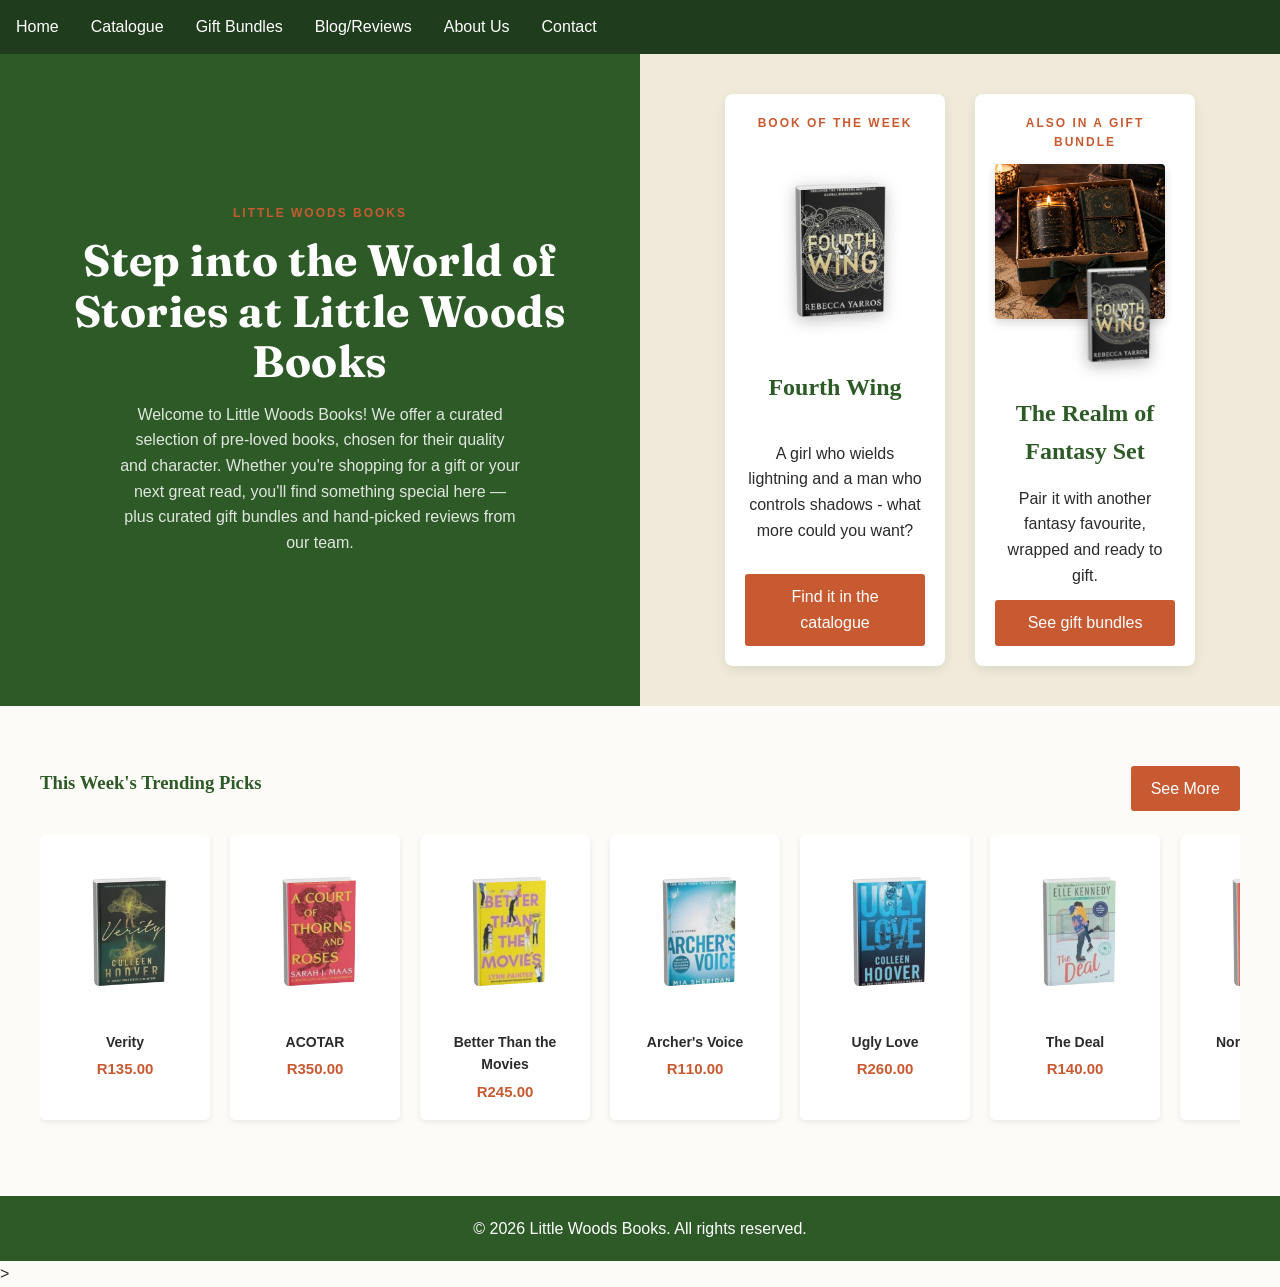
==== commit 17a68e64: "updates" ====
--- a/index.html
+++ b/index.html
@@ -25,7 +25,7 @@
 
 <section class="hero-split">
     <div class="hero-left">
-        <span class="eyebrow">Little Wood Books</span>
+        <span class="eyebrow">Little Woods Books</span>
         <h1>Step into the World of Stories at Little Woods Books</h1>
         <p class="hero-intro">Welcome to Little Woods Books! We offer a curated selection of pre-loved books, chosen for their quality and character. Whether you're shopping for a gift or your next great read, you'll find something special here — plus curated gift bundles and hand-picked reviews from our team.</p>
     </div>    
--- a/style/style.css
+++ b/style/style.css
@@ -1114,6 +1114,7 @@
 
 /* little glow when you click into an input, just so it feels a bit
    more responsive/alive instead of the default plain outline */
+       
 .contact-form input:focus,
 .contact-form select:focus,
 .contact-form textarea:focus {
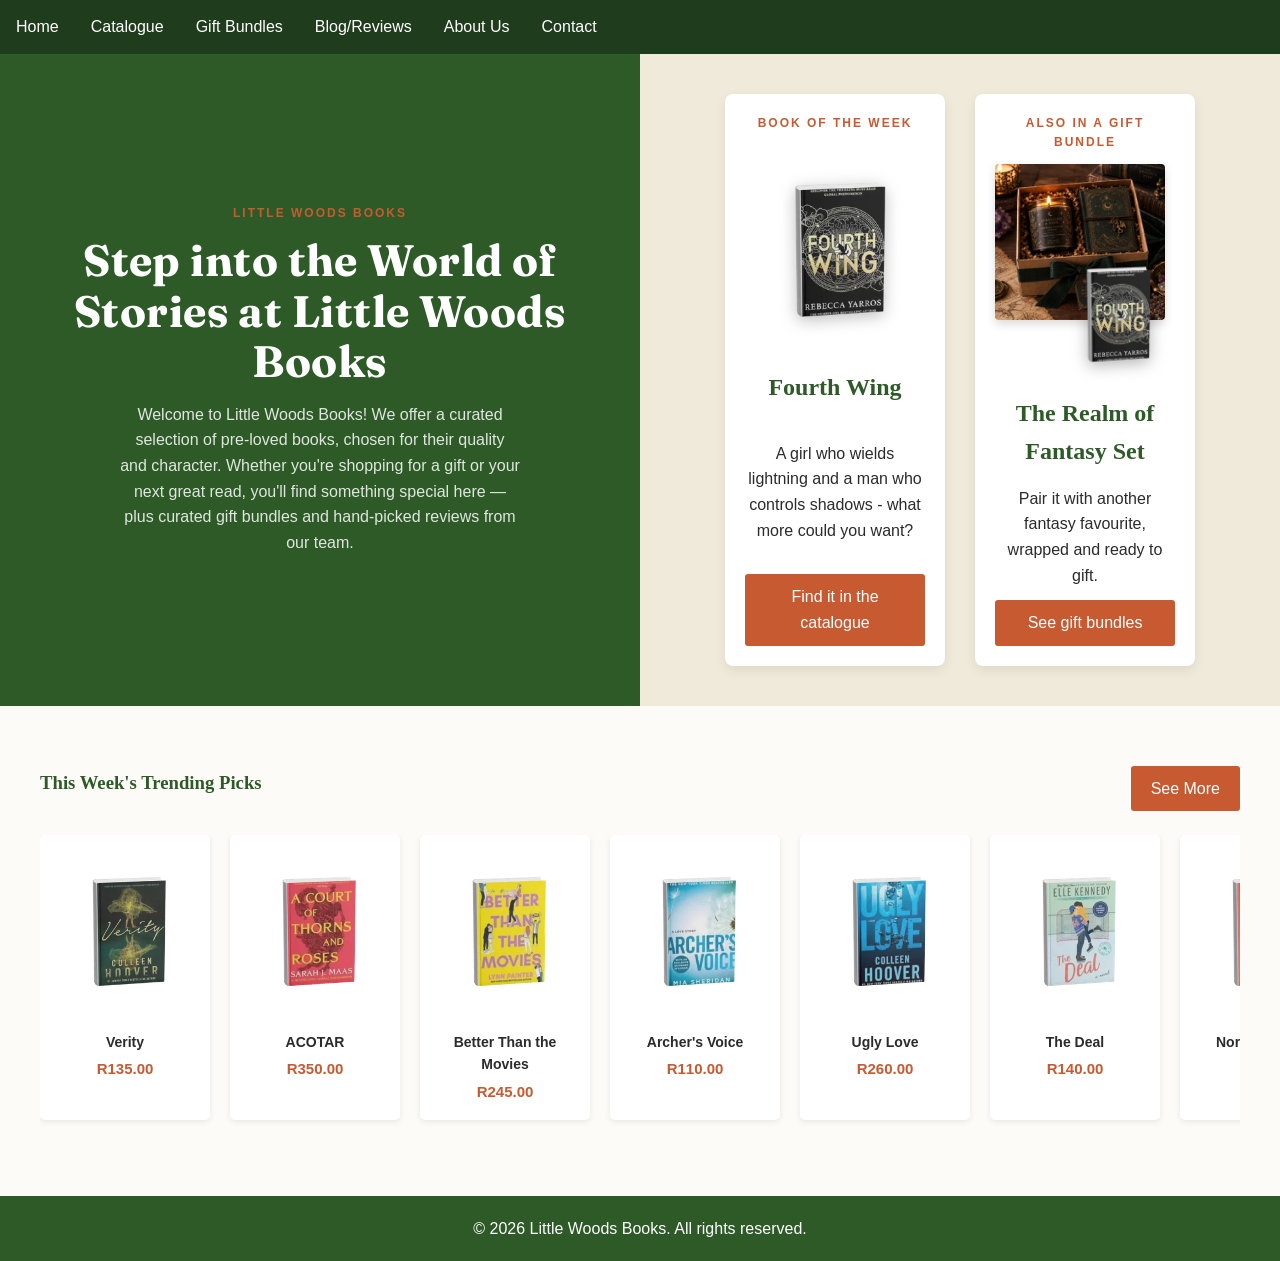
==== commit e387f14e: "fixed all errors pertaining to the feedback from part 2" ====
--- a/index.html
+++ b/index.html
@@ -23,6 +23,7 @@
         </nav>
     </header>
 
+<main>
 <section class="hero-split">
     <div class="hero-left">
         <span class="eyebrow">Little Woods Books</span>
@@ -33,7 +34,7 @@
 <div class="hero-right">
     <div class="split-card">
         <span class="eyebrow">Book of the Week</span>
-        <img src="images/fourthwing.jpg" class="featured-book-img" alt="Fourth Wing">
+        <picture><source type="image/webp" srcset="images/fourthwing-250w.webp 250w, images/fourthwing-500w.webp 500w" sizes="170px"><img src="images/fourthwing.jpg" class="featured-book-img" alt="Fourth Wing"></picture>
         <h2>Fourth Wing</h2>
         <p>A girl who wields lightning and a man who controls shadows - what more could you want?</p>
         <a href="catalogue.html" class="btn">Find it in the catalogue</a>
@@ -42,8 +43,8 @@
     <div class="split-card">
         <span class="eyebrow">Also in a Gift Bundle</span>
         <div class="bundle-stack">
-            <img src="images/products/bundle_fantasy.jpg" class="bundle-photo" alt="The Realm of Fantasy gift bundle">
-            <img src="images/fourthwing.jpg" class="bundle-book-overlay" alt="Fourth Wing">
+            <picture><source type="image/webp" srcset="images/products/bundle_fantasy-400w.webp 400w, images/products/bundle_fantasy-800w.webp 800w" sizes="170px"><img src="images/products/bundle_fantasy.jpg" class="bundle-photo" alt="The Realm of Fantasy gift bundle"></picture>
+            <picture><source type="image/webp" srcset="images/fourthwing-250w.webp 250w, images/fourthwing-500w.webp 500w" sizes="120px"><img src="images/fourthwing.jpg" class="bundle-book-overlay" alt="Fourth Wing"></picture>
         </div>
         <h2>The Realm of Fantasy Set</h2>
         <p>Pair it with another fantasy favourite, wrapped and ready to gift.</p>
@@ -60,47 +61,47 @@
 
     <div class="picks-scroll">
         <div class="pick-card">
-            <img src="images/verity.jpg" alt="Verity">
+            <picture><source type="image/webp" srcset="images/verity-250w.webp 250w, images/verity-500w.webp 500w" sizes="140px"><img src="images/verity.jpg" alt="Verity" loading="lazy"></picture>
             <p class="pick-title">Verity</p>
             <p class="pick-price">R135.00</p>
         </div>
         <div class="pick-card">
-            <img src="images/acotar.jpg" alt="ACOTAR">
+            <picture><source type="image/webp" srcset="images/acotar-250w.webp 250w, images/acotar-500w.webp 500w" sizes="140px"><img src="images/acotar.jpg" alt="ACOTAR" loading="lazy"></picture>
             <p class="pick-title">ACOTAR</p>
             <p class="pick-price">R350.00</p>
         </div>
         <div class="pick-card">
-            <img src="images/betterthanthemovies.jpg" alt="Better Than the Movies">
+            <picture><source type="image/webp" srcset="images/betterthanthemovies-250w.webp 250w, images/betterthanthemovies-500w.webp 500w" sizes="140px"><img src="images/betterthanthemovies.jpg" alt="Better Than the Movies" loading="lazy"></picture>
             <p class="pick-title">Better Than the Movies</p>
             <p class="pick-price">R245.00</p>
         </div>
         <div class="pick-card">
-            <img src="images/archersvoice.jpg" alt="Archer's Voice">
+            <picture><source type="image/webp" srcset="images/archersvoice-250w.webp 250w, images/archersvoice-500w.webp 500w" sizes="140px"><img src="images/archersvoice.jpg" alt="Archer's Voice" loading="lazy"></picture>
             <p class="pick-title">Archer's Voice</p>
             <p class="pick-price">R110.00</p>
         </div>
         <div class="pick-card">
-            <img src="images/uglylove.jpg" alt="Ugly Love">
+            <picture><source type="image/webp" srcset="images/uglylove-250w.webp 250w, images/uglylove-500w.webp 500w" sizes="140px"><img src="images/uglylove.jpg" alt="Ugly Love" loading="lazy"></picture>
             <p class="pick-title">Ugly Love</p>
             <p class="pick-price">R260.00</p>
         </div>
         <div class="pick-card">
-            <img src="images/thedeal.jpg" alt="The Deal">
+            <picture><source type="image/webp" srcset="images/thedeal-250w.webp 250w, images/thedeal-500w.webp 500w" sizes="140px"><img src="images/thedeal.jpg" alt="The Deal" loading="lazy"></picture>
             <p class="pick-title">The Deal</p>
             <p class="pick-price">R140.00</p>
         </div>
         <div class="pick-card">
-            <img src="images/normalpeople.jpg" alt="Normal People">
+            <picture><source type="image/webp" srcset="images/normalpeople-250w.webp 250w, images/normalpeople-500w.webp 500w" sizes="140px"><img src="images/normalpeople.jpg" alt="Normal People" loading="lazy"></picture>
             <p class="pick-title">Normal People</p>
             <p class="pick-price">R99.00</p>
         </div>
         <div class="pick-card">
-            <img src="images/ifyoucouldseethesun.jpg" alt="If You Could See the Sun">
+            <picture><source type="image/webp" srcset="images/ifyoucouldseethesun-250w.webp 250w, images/ifyoucouldseethesun-500w.webp 500w" sizes="140px"><img src="images/ifyoucouldseethesun.jpg" alt="If You Could See the Sun" loading="lazy"></picture>
             <p class="pick-title">If You Could See the Sun</p>
             <p class="pick-price">R220.00</p>
         </div>
         <div class="pick-card">
-            <img src="images/binding13.jpg" alt="Binding 13">
+            <picture><source type="image/webp" srcset="images/binding13-250w.webp 250w, images/binding13-500w.webp 500w" sizes="140px"><img src="images/binding13.jpg" alt="Binding 13" loading="lazy"></picture>
             <p class="pick-title">Binding 13</p>
             <p class="pick-price">R180.00</p>
         </div>
@@ -113,4 +114,4 @@
     </footer>
 
 </body>
-</html>>+</html>
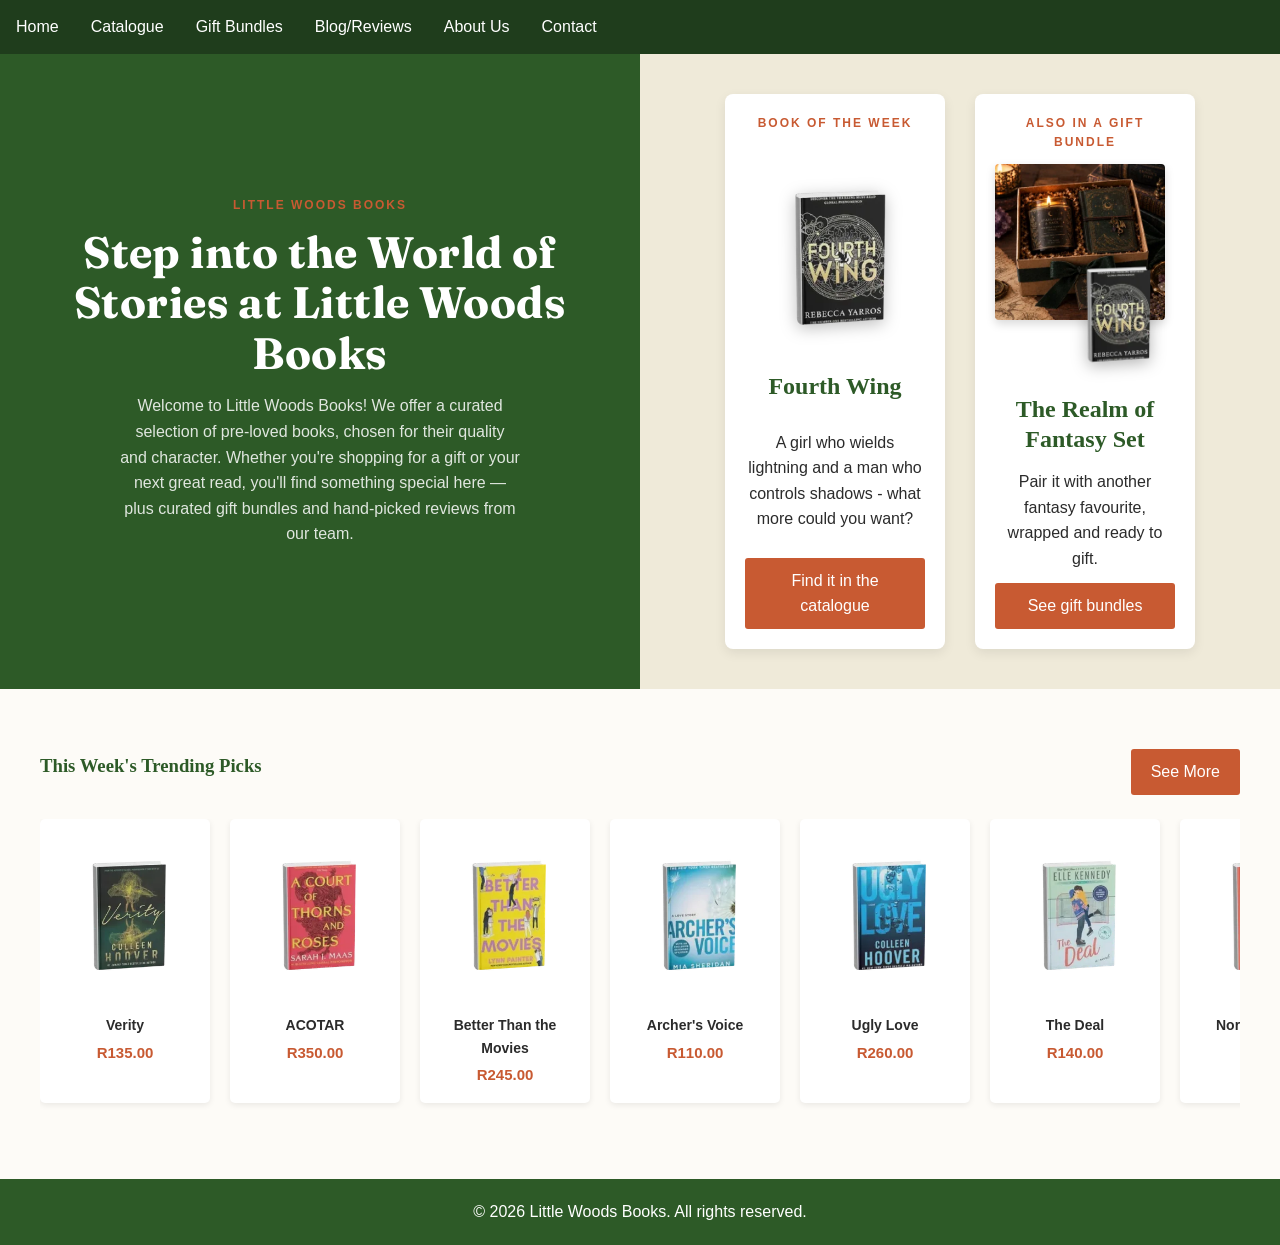
==== commit 4d3b0b50: "-linked the script on each page - beguun with step one of part 3 and added the catalogue filtering a" ====
--- a/index.html
+++ b/index.html
@@ -7,6 +7,7 @@
     <link rel="preconnect" href="https://fonts.googleapis.com">
     <link href="https://fonts.googleapis.com/css2?family=Fraunces:wght@600&display=swap" rel="stylesheet">
     <link rel="stylesheet" href="style/style.css">
+    <script src="js/script.js" defer></script>
 </head>
 
 <body>
--- a/style/style.css
+++ b/style/style.css
@@ -1,8 +1,21 @@
-
 * {
     margin: 0;
     padding: 0;
     box-sizing: border-box;
+}
+
+/* every image is now capped at the width of whatever box it's sitting in,
+   and keeps its proportions. */
+img {
+    max-width: 100%;
+    height: auto;
+}
+
+/* wrapper so the browser can pick the webp version.
+   display: contents makes the wrapper "disappear" for layout so none of
+   my image positioning/sizing rules get messed with */
+picture {
+    display: contents;
 }
 
 /* ============================
@@ -35,6 +48,15 @@
     color: var(--forest-green);
     margin-bottom: 0.9375rem;
 }
+
+/* heading sizes - clamp(smallest, preferred, biggest) lets the text
+   shrink on its own as the screen gets smaller instead of staying
+   desktop-size and wrapping onto 4 lines on a phone. found this trick
+   when i was reading about relative units */
+h1 { font-size: clamp(1.6rem, 5vw, 2rem); line-height: 1.2; }
+h2 { font-size: clamp(1.25rem, 3.5vw, 1.5rem); line-height: 1.25; }
+h3 { font-size: clamp(1.05rem, 3vw, 1.17rem); }
+h4 { font-size: 1rem; }
 
 a {
     color: var(--terracotta);
@@ -971,6 +993,9 @@
 }
 
 .map-section iframe {
+    width: 100%;
+    height: 300px;
+    border: 0; /* moved here from an inline style + the old frameborder attribute */
     border-radius: 10px;
     box-shadow: 0 10px 24px rgba(0,0,0,0.12);
 }
@@ -1147,15 +1172,21 @@
 
 /* ==========================================
    RESPONSIVE
-   two breakpoints - one for tablets/smaller laptops, one for phones.
-   tablet just shrinks things down a bit, phone stacks everything
-   into a single column so it doesn't look squished
+   three breakpoints now - tablet (1024), phone (768) and small phone (480).
+   tablet shrinks stuff a bit, phone stacks everything into one column,
+   small phone tightens the text + spacing even more.
+   also added proper text size changes this time, before it was only
+   the hero heading that changed and everything else stayed the same
 ========================================== */
 @media screen and (max-width: 1024px) {
     .hero-left h1 {
         font-size: 2.2rem;
     }
 
+    .hero-left {
+        padding: 3rem 2rem;
+    }
+
     .catalogue-wrapper {
         gap: 1.25rem;
     }
@@ -1170,6 +1201,10 @@
 
     .picks-section {
         padding: 0 1.5rem;
+    }
+
+    .pull-quote p {
+        font-size: 1.15rem;
     }
 }
 
@@ -1201,4 +1236,96 @@
     .contact-grid {
         grid-template-columns: 1fr;
     }
+
+    /* text + spacing on phones */
+    body {
+        font-size: 0.9375rem;
+    }
+
+    .hero-left {
+        padding: 2.5rem 1.5rem;
+    }
+
+    .hero-left h1 {
+        font-size: 2rem;
+    }
+
+    .picks-section {
+        padding: 0 1rem;
+    }
+
+    .picks-header {
+        flex-direction: column;
+        align-items: flex-start;
+        gap: 0.75rem;
+    }
+
+    .contact-lead,
+    .page-lead,
+    .favourites-intro {
+        font-size: 0.9375rem;
+    }
+
+    #contact-info,
+    #contact-form {
+        padding: 1.5rem;
+    }
+
+    .post-content p:first-of-type::first-letter {
+        font-size: 2.6rem;
+    }
+
+    .pull-quote {
+        padding: 1.25rem 1.5rem;
+    }
+
+    .pull-quote p {
+        font-size: 1.05rem;
+    }
+
+    /* less tilt on the review cards so they don't poke off the side of a small screen */
+    .review-card:nth-child(odd) {
+        transform: rotate(-1deg);
+    }
+
+    .review-card:nth-child(even) {
+        transform: rotate(1deg);
+    }
+}
+
+@media screen and (max-width: 480px) {
+    body {
+        font-size: 0.9rem;
+    }
+
+    .hero-left h1 {
+        font-size: 1.75rem;
+    }
+
+    .eyebrow {
+        font-size: 0.7rem;
+        letter-spacing: 1.5px;
+    }
+
+    .split-card {
+        width: 100%;
+        max-width: 320px;
+    }
+
+    .btn {
+        display: block;
+        text-align: center;
+    }
+
+    .filters {
+        padding: 1.25rem 1rem;
+    }
+
+    .newsletter-box {
+        padding: 2rem 1rem;
+    }
+
+    nav ul li a {
+        padding: 0.75rem 1rem;
+    }
 }
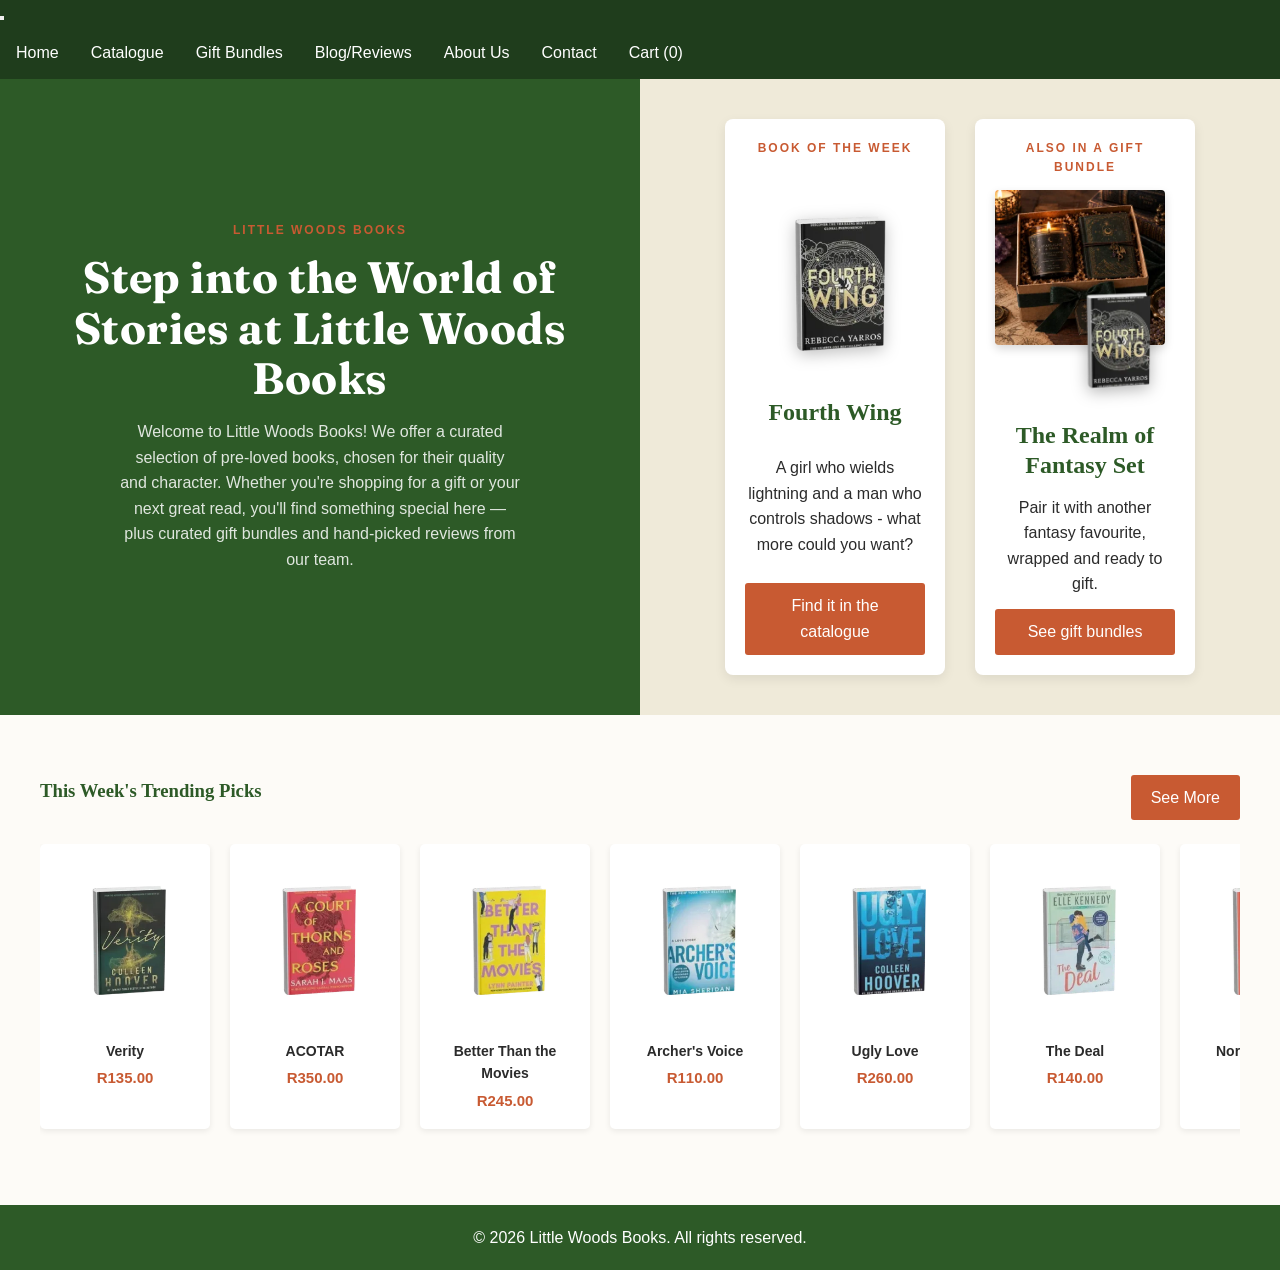
==== commit ef321c77: "added hamburger button and cart link" ====
--- a/index.html
+++ b/index.html
@@ -11,18 +11,26 @@
 </head>
 
 <body>
-    <header>
-        <nav>
-            <ul>
-              <li><a href="index.html">Home</a></li>
-               <li><a href="catalogue.html">Catalogue</a></li>
-               <li><a href="bundles.html">Gift Bundles</a></li>
-                <li><a href="blog.html">Blog/Reviews</a></li>
-               <li><a href="about.html">About Us</a></li>
-               <li><a href="contact.html">Contact</a></li>
-            </ul>
-        </nav>
-    </header>
+    
+<header>
+    <button id="hamburger-btn" class="hamburger-toggle" type="button"
+            aria-label="Toggle navigation menu" aria-expanded="false" aria-controls="primary-nav">
+        <span class="hamburger-bar"></span>
+        <span class="hamburger-bar"></span>
+        <span class="hamburger-bar"></span>
+    </button>
+    <nav id="primary-nav">
+        <ul>
+            <li><a href="index.html">Home</a></li>
+            <li><a href="catalogue.html">Catalogue</a></li>
+            <li><a href="bundles.html">Gift Bundles</a></li>
+            <li><a href="blog.html">Blog/Reviews</a></li>
+            <li><a href="about.html">About Us</a></li>
+            <li><a href="contact.html">Contact</a></li>
+            <li><a href="#" class="cart-link">Cart (<span id="cart-badge-count">0</span>)</a></li>
+        </ul>
+    </nav>
+</header>
 
 <main>
 <section class="hero-split">
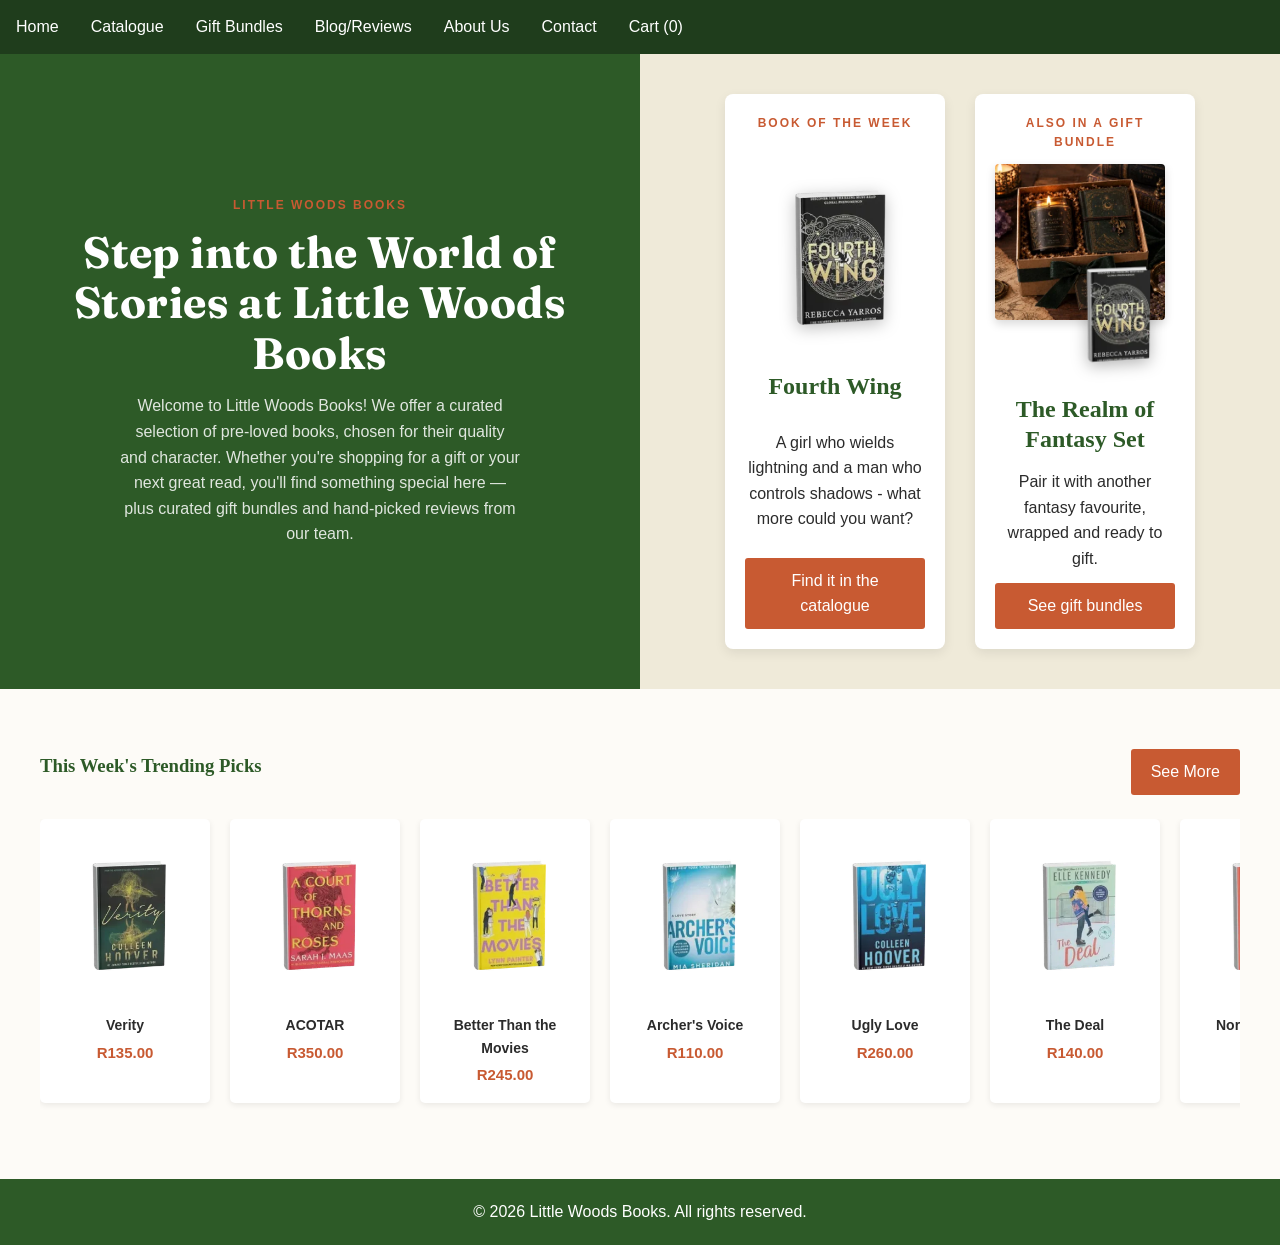
==== commit 731aa9c3: "-fixes" ====
--- a/index.html
+++ b/index.html
@@ -11,7 +11,7 @@
 </head>
 
 <body>
-    
+
 <header>
     <button id="hamburger-btn" class="hamburger-toggle" type="button"
             aria-label="Toggle navigation menu" aria-expanded="false" aria-controls="primary-nav">
@@ -119,7 +119,7 @@
 </main>
 
   <footer>
-        <p>&copy; 2026 Little Woods Books. All rights reserved.</p>
+        <p>&copy; <span id="current-year">2026</span> Little Woods Books. All rights reserved.</p>
     </footer>
 
 </body>
--- a/style/style.css
+++ b/style/style.css
@@ -594,6 +594,59 @@
     transform: translateY(1px);
 }
 
+/* Catalogue toolbar: count, sort, clear */
+.catalogue-toolbar {
+  max-width: 1200px;
+  margin: 0 auto 1.25rem;
+  padding: 0 1.25rem;
+  display: flex;
+  align-items: center;
+  gap: 0.75rem;
+  flex-wrap: wrap;
+}
+
+#results-count {
+  margin-right: auto;
+  font-size: 0.875rem;
+  color: #6b6459;
+}
+
+.catalogue-toolbar label {
+  font-size: 0.875rem;
+  font-weight: bold;
+}
+
+.catalogue-toolbar select {
+  padding: 0.5rem;
+  border: 1px solid #d8cdb8;
+  border-radius: 3px;
+  background: #ffffff;
+  font-family: var(--font-body);
+}
+
+#clear-filters-btn {
+  padding: 0.5rem 1rem;
+  background: transparent;
+  color: var(--terracotta);
+  border: 1px solid var(--terracotta);
+  border-radius: 3px;
+  cursor: pointer;
+}
+
+#clear-filters-btn:hover {
+  background: var(--terracotta);
+  color: #ffffff;
+}
+
+#no-results {
+  max-width: 1200px;
+  margin: 0 auto 1.25rem;
+  padding: 1.5rem 1.25rem;
+  text-align: center;
+  color: #6b6459;
+}
+
+
 /* ==========================================
    GIFT BUNDLES PAGE
 ========================================== */
@@ -1170,6 +1223,49 @@
     transform: translateY(1px);
 }
 
+
+/* ==========================================
+HEADER / HAMBURGER / ACTIVE LINK
+========================================== */
+
+/* Active page indicator */
+header nav a[aria-current="page"] {
+  font-weight: 700;
+  text-decoration: underline;
+  text-underline-offset: 6px;
+}
+ 
+/* Cart badge */
+.cart-link { white-space: nowrap; }
+ 
+/* Hamburger button: hidden on desktop */
+.hamburger-toggle {
+  display: none;
+  flex-direction: column;
+  gap: 5px;
+  padding: 8px;
+  background: transparent;
+  border: none;
+  cursor: pointer;
+  color: #ffffff;
+}
+
+.hamburger-toggle:focus-visible {
+  outline-color: #ffffff;
+}
+ 
+.hamburger-bar {
+  display: block;
+  width: 25px;
+  height: 3px;
+  background-color: currentColor; /* matches header text colour */
+  border-radius: 2px;
+  transition: transform 0.3s ease, opacity 0.3s ease;
+}
+ 
+
+
+
 /* ==========================================
    RESPONSIVE
    three breakpoints now - tablet (1024), phone (768) and small phone (480).
@@ -1328,4 +1424,22 @@
     nav ul li a {
         padding: 0.75rem 1rem;
     }
-}+}
+
+/* Mobile: collapse the nav behind the button */
+@media (max-width: 768px) {
+.hamburger-toggle { display: flex; width: fit-content; margin: 0.5rem 0.75rem 0.5rem auto; } 
+  header nav { display: none; }
+  header nav.is-open { display: block; }
+ 
+  header nav ul {
+    flex-direction: column;
+    align-items: center;
+    gap: 1rem;
+  }
+ 
+  /* Burger -> X */
+  .hamburger-toggle[aria-expanded="true"] .hamburger-bar:nth-child(1) { transform: translateY(8px) rotate(45deg); }
+  .hamburger-toggle[aria-expanded="true"] .hamburger-bar:nth-child(2) { opacity: 0; }
+  .hamburger-toggle[aria-expanded="true"] .hamburger-bar:nth-child(3) { transform: translateY(-8px) rotate(-45deg); }
+}
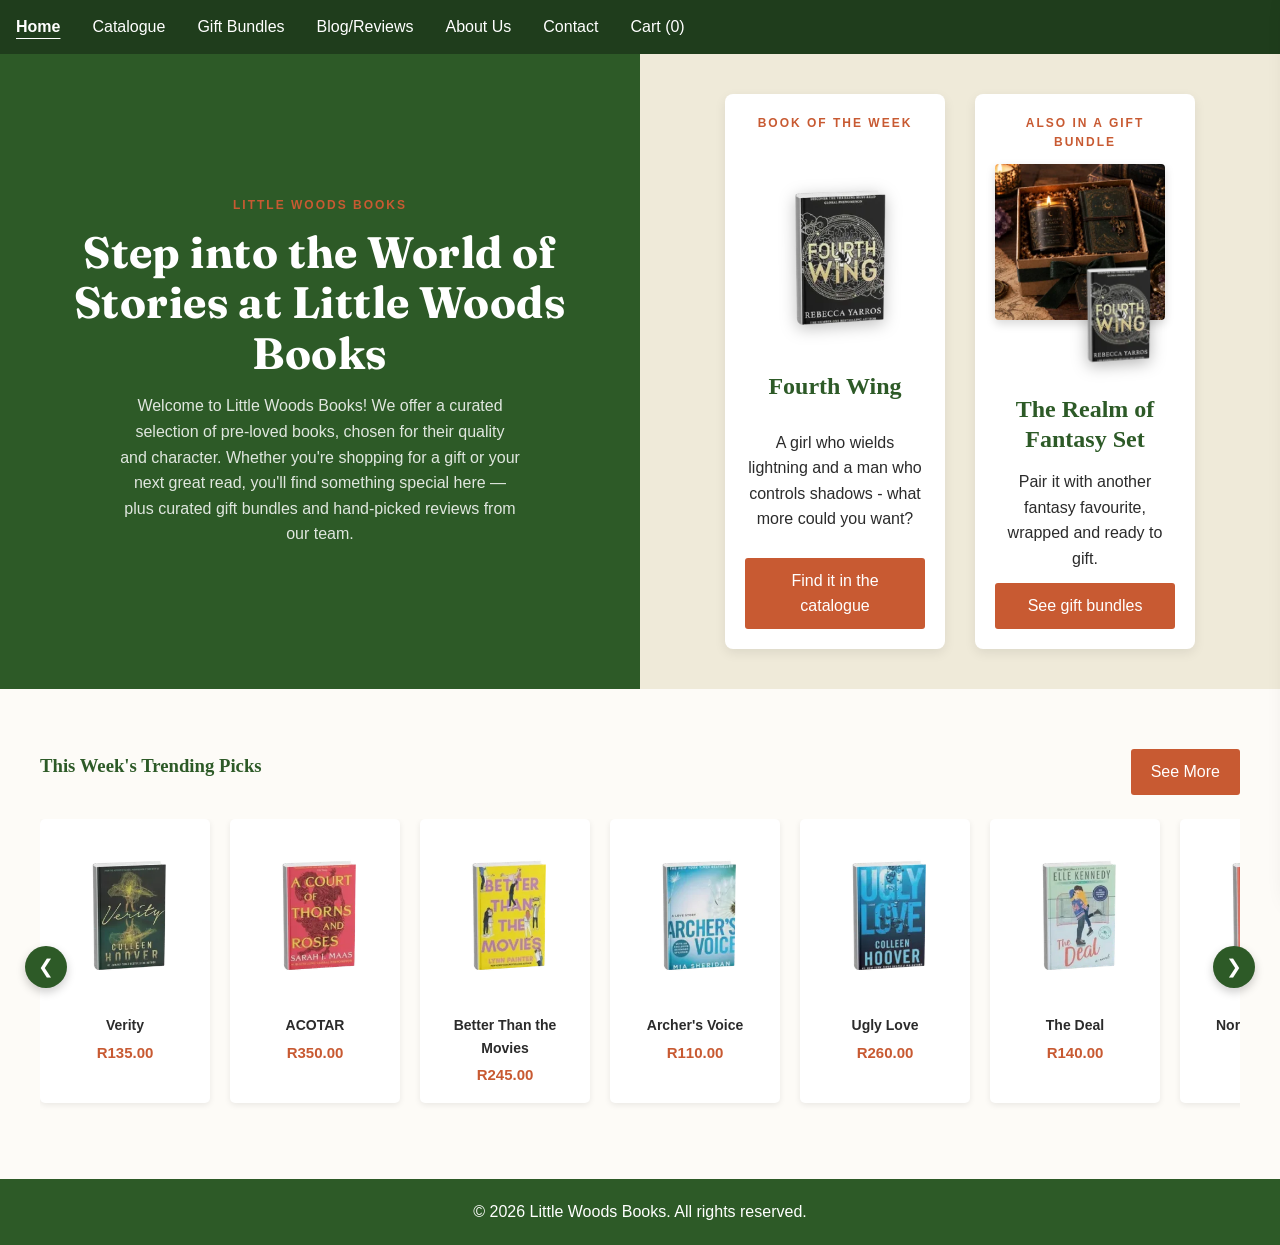
==== commit be8946a4: "added a visual cart popup - allow users to delete stuff from cart as well" ====
--- a/index.html
+++ b/index.html
@@ -7,7 +7,7 @@
     <link rel="preconnect" href="https://fonts.googleapis.com">
     <link href="https://fonts.googleapis.com/css2?family=Fraunces:wght@600&display=swap" rel="stylesheet">
     <link rel="stylesheet" href="style/style.css">
-    <script src="js/script.js" defer></script>
+    <script src="script/script.js" defer></script>
 </head>
 
 <body>
@@ -68,52 +68,68 @@
         <a href="catalogue.html" class="btn">See More</a>
     </div>
 
-    <div class="picks-scroll">
-        <div class="pick-card">
-            <picture><source type="image/webp" srcset="images/verity-250w.webp 250w, images/verity-500w.webp 500w" sizes="140px"><img src="images/verity.jpg" alt="Verity" loading="lazy"></picture>
-            <p class="pick-title">Verity</p>
-            <p class="pick-price">R135.00</p>
+    <!-- Interactive Carousel Wrapper -->
+    <div class="carousel-container">
+
+        <!-- Previous / Scroll Left Button -->
+        <button type="button" id="prev-shelf-btn" class="shelf-arrow-btn prev-btn" aria-label="Scroll to previous books" aria-controls="trending-shelf">
+            &#10094;
+        </button>
+
+        <!-- Scrollable Horizontal Track -->
+        <div id="trending-shelf" class="picks-scroll">
+            <div class="pick-card">
+                <picture><source type="image/webp" srcset="images/verity-250w.webp 250w, images/verity-500w.webp 500w" sizes="140px"><img src="images/verity.jpg" alt="Verity" loading="lazy"></picture>
+                <p class="pick-title">Verity</p>
+                <p class="pick-price">R135.00</p>
+            </div>
+            <div class="pick-card">
+                <picture><source type="image/webp" srcset="images/acotar-250w.webp 250w, images/acotar-500w.webp 500w" sizes="140px"><img src="images/acotar.jpg" alt="ACOTAR" loading="lazy"></picture>
+                <p class="pick-title">ACOTAR</p>
+                <p class="pick-price">R350.00</p>
+            </div>
+            <div class="pick-card">
+                <picture><source type="image/webp" srcset="images/betterthanthemovies-250w.webp 250w, images/betterthanthemovies-500w.webp 500w" sizes="140px"><img src="images/betterthanthemovies.jpg" alt="Better Than the Movies" loading="lazy"></picture>
+                <p class="pick-title">Better Than the Movies</p>
+                <p class="pick-price">R245.00</p>
+            </div>
+            <div class="pick-card">
+                <picture><source type="image/webp" srcset="images/archersvoice-250w.webp 250w, images/archersvoice-500w.webp 500w" sizes="140px"><img src="images/archersvoice.jpg" alt="Archer's Voice" loading="lazy"></picture>
+                <p class="pick-title">Archer's Voice</p>
+                <p class="pick-price">R110.00</p>
+            </div>
+            <div class="pick-card">
+                <picture><source type="image/webp" srcset="images/uglylove-250w.webp 250w, images/uglylove-500w.webp 500w" sizes="140px"><img src="images/uglylove.jpg" alt="Ugly Love" loading="lazy"></picture>
+                <p class="pick-title">Ugly Love</p>
+                <p class="pick-price">R260.00</p>
+            </div>
+            <div class="pick-card">
+                <picture><source type="image/webp" srcset="images/thedeal-250w.webp 250w, images/thedeal-500w.webp 500w" sizes="140px"><img src="images/thedeal.jpg" alt="The Deal" loading="lazy"></picture>
+                <p class="pick-title">The Deal</p>
+                <p class="pick-price">R140.00</p>
+            </div>
+            <div class="pick-card">
+                <picture><source type="image/webp" srcset="images/normalpeople-250w.webp 250w, images/normalpeople-500w.webp 500w" sizes="140px"><img src="images/normalpeople.jpg" alt="Normal People" loading="lazy"></picture>
+                <p class="pick-title">Normal People</p>
+                <p class="pick-price">R99.00</p>
+            </div>
+            <div class="pick-card">
+                <picture><source type="image/webp" srcset="images/ifyoucouldseethesun-250w.webp 250w, images/ifyoucouldseethesun-500w.webp 500w" sizes="140px"><img src="images/ifyoucouldseethesun.jpg" alt="If You Could See the Sun" loading="lazy"></picture>
+                <p class="pick-title">If You Could See the Sun</p>
+                <p class="pick-price">R220.00</p>
+            </div>
+            <div class="pick-card">
+                <picture><source type="image/webp" srcset="images/binding13-250w.webp 250w, images/binding13-500w.webp 500w" sizes="140px"><img src="images/binding13.jpg" alt="Binding 13" loading="lazy"></picture>
+                <p class="pick-title">Binding 13</p>
+                <p class="pick-price">R180.00</p>
+            </div>
         </div>
-        <div class="pick-card">
-            <picture><source type="image/webp" srcset="images/acotar-250w.webp 250w, images/acotar-500w.webp 500w" sizes="140px"><img src="images/acotar.jpg" alt="ACOTAR" loading="lazy"></picture>
-            <p class="pick-title">ACOTAR</p>
-            <p class="pick-price">R350.00</p>
-        </div>
-        <div class="pick-card">
-            <picture><source type="image/webp" srcset="images/betterthanthemovies-250w.webp 250w, images/betterthanthemovies-500w.webp 500w" sizes="140px"><img src="images/betterthanthemovies.jpg" alt="Better Than the Movies" loading="lazy"></picture>
-            <p class="pick-title">Better Than the Movies</p>
-            <p class="pick-price">R245.00</p>
-        </div>
-        <div class="pick-card">
-            <picture><source type="image/webp" srcset="images/archersvoice-250w.webp 250w, images/archersvoice-500w.webp 500w" sizes="140px"><img src="images/archersvoice.jpg" alt="Archer's Voice" loading="lazy"></picture>
-            <p class="pick-title">Archer's Voice</p>
-            <p class="pick-price">R110.00</p>
-        </div>
-        <div class="pick-card">
-            <picture><source type="image/webp" srcset="images/uglylove-250w.webp 250w, images/uglylove-500w.webp 500w" sizes="140px"><img src="images/uglylove.jpg" alt="Ugly Love" loading="lazy"></picture>
-            <p class="pick-title">Ugly Love</p>
-            <p class="pick-price">R260.00</p>
-        </div>
-        <div class="pick-card">
-            <picture><source type="image/webp" srcset="images/thedeal-250w.webp 250w, images/thedeal-500w.webp 500w" sizes="140px"><img src="images/thedeal.jpg" alt="The Deal" loading="lazy"></picture>
-            <p class="pick-title">The Deal</p>
-            <p class="pick-price">R140.00</p>
-        </div>
-        <div class="pick-card">
-            <picture><source type="image/webp" srcset="images/normalpeople-250w.webp 250w, images/normalpeople-500w.webp 500w" sizes="140px"><img src="images/normalpeople.jpg" alt="Normal People" loading="lazy"></picture>
-            <p class="pick-title">Normal People</p>
-            <p class="pick-price">R99.00</p>
-        </div>
-        <div class="pick-card">
-            <picture><source type="image/webp" srcset="images/ifyoucouldseethesun-250w.webp 250w, images/ifyoucouldseethesun-500w.webp 500w" sizes="140px"><img src="images/ifyoucouldseethesun.jpg" alt="If You Could See the Sun" loading="lazy"></picture>
-            <p class="pick-title">If You Could See the Sun</p>
-            <p class="pick-price">R220.00</p>
-        </div>
-        <div class="pick-card">
-            <picture><source type="image/webp" srcset="images/binding13-250w.webp 250w, images/binding13-500w.webp 500w" sizes="140px"><img src="images/binding13.jpg" alt="Binding 13" loading="lazy"></picture>
-            <p class="pick-title">Binding 13</p>
-            <p class="pick-price">R180.00</p>
-        </div>
+
+        <!-- Next / Scroll Right Button -->
+        <button type="button" id="next-shelf-btn" class="shelf-arrow-btn next-btn" aria-label="Scroll to next books" aria-controls="trending-shelf">
+            &#10095;
+        </button>
+
     </div>
 </section>
 </main>
@@ -122,5 +138,32 @@
         <p>&copy; <span id="current-year">2026</span> Little Woods Books. All rights reserved.</p>
     </footer>
 
+    <!-- Slide-Over Cart Drawer -->
+<div id="cart-backdrop" class="cart-backdrop"></div>
+
+<aside id="cart-drawer" class="cart-drawer" aria-label="Shopping Cart">
+  <div class="cart-header">
+    <h2>Your Reading List / Cart</h2>
+    <button id="close-cart-btn" class="close-cart-btn" aria-label="Close cart">&times;</button>
+  </div>
+
+  <!-- Dynamic Cart Items Container -->
+  <div id="cart-items-container" class="cart-items-body">
+    <!-- Populated by JS -->
+  </div>
+
+  <!-- Cart Footer & Total -->
+  <div class="cart-footer">
+    <div class="cart-total-row">
+      <span>Total Price:</span>
+      <span id="cart-total-price">R0.00</span>
+    </div>
+    <div class="cart-actions">
+      <button id="clear-cart-btn" class="btn btn-secondary">Clear Cart</button>
+
+    </div>
+  </div>
+</aside>
+
 </body>
 </html>
--- a/style/style.css
+++ b/style/style.css
@@ -1,3 +1,20 @@
+/* ==========================================
+   LITTLE WOODS BOOKS - STYLESHEET
+   quick map of the file so it's easy to find stuff:
+     1. reset + root variables
+     2. base / typography
+     3. header + nav (hamburger lives here too)
+     4. shared / reusable components (buttons, footer, toast, form messages)
+     5. cart drawer (it's on every page)
+     6. index page
+     7. catalogue page (+ the quick view modal)
+     8. gift bundles page
+     9. blog / reviews page
+    10. about page
+    11. contact page (+ status badge + faq)
+    12. responsive (all the media queries together at the bottom)
+========================================== */
+
 * {
     margin: 0;
     padding: 0;
@@ -104,6 +121,47 @@
     background-color: var(--terracotta);
 }
 
+/* the js adds aria-current="page" to whichever link matches the page
+   you're on, so this just makes that one bold + underlined */
+header nav a[aria-current="page"] {
+    font-weight: 700;
+    text-decoration: underline;
+    text-underline-offset: 6px;
+}
+
+/* stops "Cart (0)" from breaking onto 2 lines */
+.cart-link {
+    white-space: nowrap;
+}
+
+/* hamburger button - hidden on desktop, only shows up on phones
+   (the phone bit is in the responsive section at the bottom) */
+.hamburger-toggle {
+    display: none;
+    flex-direction: column;
+    gap: 5px;
+    padding: 8px;
+    background: transparent;
+    border: none;
+    cursor: pointer;
+    color: #ffffff; /* the bars use currentColor so this is what makes them white on the dark green header */
+}
+
+/* the normal green focus outline disappears on the dark header so
+   making this one white */
+.hamburger-toggle:focus-visible {
+    outline-color: #ffffff;
+}
+
+.hamburger-bar {
+    display: block;
+    width: 25px;
+    height: 3px;
+    background-color: currentColor;
+    border-radius: 2px;
+    transition: transform 0.3s ease, opacity 0.3s ease;
+}
+
 /* ============================
    SHARED / REUSABLE COMPONENTS
    stuff i use across more than one page so i don't repeat myself
@@ -135,29 +193,6 @@
     transform: translateY(1px);
 }
 
-.featured-post {
-    background: #ffffff;
-    padding: 1.5625rem;
-    margin-bottom: 1.875rem;
-}
-
-.blog-sidebar {
-    background: #f4efe9;
-    padding: 1.25rem;
-}
-
-.contact-form fieldset {
-    border: 1px solid var(--forest-green);
-    padding: 1.25rem;
-}
-
-.contact-form input,
-.contact-form textarea {
-    width: 100%;
-    padding: 0.625rem;
-    margin-top: 0.3125rem;
-}
-
 footer {
     clear: both;
     text-align: center;
@@ -165,6 +200,224 @@
     background-color: var(--forest-green);
     color: #ffffff;
     margin-top: 2.5rem;
+}
+
+/* --- Toast: the little "added to cart" popup at the bottom of the screen ---
+   js creates it and adds/removes the .show class. z-index is higher than
+   the cart drawer so you can still see it when you remove stuff from the cart */
+#toast {
+    position: fixed;
+    bottom: 1.5rem;
+    left: 50%;
+    transform: translate(-50%, 20px);
+    max-width: 90%;
+    padding: 0.875rem 1.5rem;
+    background-color: var(--forest-dark);
+    color: #ffffff;
+    border-left: 4px solid var(--terracotta);
+    border-radius: 4px;
+    box-shadow: 0 6px 18px rgba(0, 0, 0, 0.25);
+    font-size: 0.9375rem;
+    opacity: 0;
+    pointer-events: none;
+    transition: opacity 0.3s ease, transform 0.3s ease;
+    z-index: 10000;
+}
+
+#toast.show {
+    opacity: 1;
+    transform: translate(-50%, 0);
+}
+
+/* --- Form messages (contact form + newsletter both use these) ---
+   the js fills in .error-msg and adds .input-error to the box that's wrong */
+.required {
+    color: var(--terracotta);
+}
+
+.error-msg {
+    display: block;
+    min-height: 1.1rem; /* keeps the space reserved so the form doesn't jump around when an error shows up */
+    margin-top: 0.3rem;
+    font-size: 0.8rem;
+    color: #d32f2f;
+}
+
+input.input-error,
+select.input-error,
+textarea.input-error {
+    border-color: #d32f2f !important;
+    background-color: #fff8f8 !important;
+}
+
+.success-banner {
+    margin-bottom: 1.25rem;
+    padding: 1rem;
+    background-color: #e8f5e9;
+    color: #2e7d32;
+    border: 1px solid #a5d6a7;
+    border-radius: 6px;
+    font-size: 0.95rem;
+    font-weight: 600;
+}
+
+/* ==========================================
+   CART DRAWER
+   slides in from the right when you click "Cart" in the navbar.
+   hidden off-screen by default (right: -420px), js adds .is-open to slide it in
+========================================== */
+
+/* dark see-through layer behind the drawer */
+.cart-backdrop {
+    position: fixed;
+    top: 0;
+    left: 0;
+    width: 100vw;
+    height: 100vh;
+    background: rgba(0, 0, 0, 0.5);
+    opacity: 0;
+    visibility: hidden;
+    transition: opacity 0.3s ease, visibility 0.3s ease;
+    z-index: 9998;
+}
+
+.cart-backdrop.is-open {
+    opacity: 1;
+    visibility: visible;
+}
+
+.cart-drawer {
+    position: fixed;
+    top: 0;
+    right: -420px;
+    width: 400px;
+    max-width: 90vw;
+    height: 100vh;
+    background-color: var(--cream-bg);
+    box-shadow: -5px 0 25px rgba(0, 0, 0, 0.2);
+    display: flex;
+    flex-direction: column;
+    transition: right 0.35s cubic-bezier(0.16, 1, 0.3, 1);
+    z-index: 9999;
+}
+
+.cart-drawer.is-open {
+    right: 0;
+}
+
+.cart-header {
+    padding: 1.25rem 1.5rem;
+    background-color: var(--forest-green);
+    color: #ffffff;
+    display: flex;
+    justify-content: space-between;
+    align-items: center;
+}
+
+.cart-header h2 {
+    font-size: 1.2rem;
+    margin: 0;
+    color: #ffffff;
+}
+
+.close-cart-btn {
+    background: transparent;
+    border: none;
+    font-size: 2rem;
+    color: #ffffff;
+    cursor: pointer;
+    line-height: 1;
+}
+
+/* the scrollable list of items in the middle */
+.cart-items-body {
+    flex: 1;
+    overflow-y: auto;
+    padding: 1.25rem;
+    display: flex;
+    flex-direction: column;
+    gap: 1rem;
+}
+
+.cart-empty-msg {
+    text-align: center;
+    color: #777777;
+    margin-top: 3rem;
+    font-style: italic;
+}
+
+.cart-item-card {
+    display: flex;
+    align-items: center;
+    gap: 1rem;
+    padding: 0.85rem;
+    background: #ffffff;
+    border: 1px solid #e2ded8;
+    border-radius: 6px;
+}
+
+.cart-item-img {
+    width: 50px;
+    height: 70px;
+    object-fit: cover;
+    border-radius: 4px;
+}
+
+.cart-item-details {
+    flex: 1;
+}
+
+.cart-item-title {
+    font-size: 0.95rem;
+    font-weight: 700;
+    color: var(--forest-green);
+    margin-bottom: 0.2rem;
+}
+
+.cart-item-price {
+    font-size: 0.9rem;
+    color: var(--terracotta);
+    font-weight: 600;
+}
+
+/* little bin button on each item */
+.cart-remove-btn {
+    background: transparent;
+    border: none;
+    color: #d32f2f;
+    cursor: pointer;
+    font-size: 1.2rem;
+    padding: 0.4rem;
+    transition: transform 0.2s ease;
+}
+
+.cart-remove-btn:hover {
+    transform: scale(1.2);
+}
+
+/* total + clear cart button at the bottom */
+.cart-footer {
+    padding: 1.25rem 1.5rem;
+    border-top: 2px solid #e2ded8;
+    background: #ffffff;
+}
+
+.cart-total-row {
+    display: flex;
+    justify-content: space-between;
+    font-size: 1.15rem;
+    font-weight: 700;
+    color: var(--forest-green);
+    margin-bottom: 1rem;
+}
+
+.cart-actions {
+    display: flex;
+    gap: 0.75rem;
+}
+
+.cart-actions button {
+    flex: 1;
 }
 
 /* ==========================================
@@ -299,6 +552,13 @@
     margin-bottom: 0;
 }
 
+/* wrapper around the scroll row + the 2 arrow buttons. it's position:
+   relative so the arrows can sit on top of the left/right edges.
+   (not using flex here bc then the scroll row grows instead of scrolling) */
+.carousel-container {
+    position: relative;
+}
+
 .picks-scroll {
     display: flex;
     gap: 1.25rem;
@@ -353,6 +613,41 @@
     border-radius: 3px;
 }
 
+/* the round left/right arrow buttons - js scrolls the row when you click them.
+   they get hidden on phones (see responsive) bc you can just swipe */
+.shelf-arrow-btn {
+    position: absolute;
+    top: 50%;
+    transform: translateY(-50%);
+    z-index: 10;
+    width: 42px;
+    height: 42px;
+    display: flex;
+    align-items: center;
+    justify-content: center;
+    background-color: var(--forest-green);
+    color: #ffffff;
+    border: none;
+    border-radius: 50%;
+    font-size: 1.2rem;
+    cursor: pointer;
+    box-shadow: 0 4px 10px rgba(0, 0, 0, 0.2);
+    transition: background-color 0.2s ease, transform 0.2s ease;
+}
+
+.shelf-arrow-btn:hover {
+    background-color: var(--terracotta);
+    transform: translateY(-50%) scale(1.08);
+}
+
+.prev-btn {
+    left: -15px;
+}
+
+.next-btn {
+    right: -15px;
+}
+
 /* ==========================================
    CATALOGUE PAGE
 ========================================== */
@@ -390,6 +685,59 @@
 
 .search-container button:active {
     transform: translateY(1px);
+}
+
+/* the bar under the search: "showing x of 33 books", sort dropdown, clear button */
+.catalogue-toolbar {
+    max-width: 1200px;
+    margin: 0 auto 1.25rem;
+    padding: 0 1.25rem;
+    display: flex;
+    align-items: center;
+    gap: 0.75rem;
+    flex-wrap: wrap;
+}
+
+#results-count {
+    margin-right: auto; /* pushes the sort + clear stuff over to the right */
+    font-size: 0.875rem;
+    color: #6b6459;
+}
+
+.catalogue-toolbar label {
+    font-size: 0.875rem;
+    font-weight: bold;
+}
+
+.catalogue-toolbar select {
+    padding: 0.5rem;
+    border: 1px solid #d8cdb8;
+    border-radius: 3px;
+    background: #ffffff;
+    font-family: var(--font-body);
+}
+
+#clear-filters-btn {
+    padding: 0.5rem 1rem;
+    background: transparent;
+    color: var(--terracotta);
+    border: 1px solid var(--terracotta);
+    border-radius: 3px;
+    cursor: pointer;
+}
+
+#clear-filters-btn:hover {
+    background: var(--terracotta);
+    color: #ffffff;
+}
+
+/* only shows up when the filters leave 0 books */
+#no-results {
+    max-width: 1200px;
+    margin: 0 auto 1.25rem;
+    padding: 1.5rem 1.25rem;
+    text-align: center;
+    color: #6b6459;
 }
 
 .catalogue-wrapper {
@@ -594,58 +942,86 @@
     transform: translateY(1px);
 }
 
-/* Catalogue toolbar: count, sort, clear */
-.catalogue-toolbar {
-  max-width: 1200px;
-  margin: 0 auto 1.25rem;
-  padding: 0 1.25rem;
-  display: flex;
-  align-items: center;
-  gap: 0.75rem;
-  flex-wrap: wrap;
-}
-
-#results-count {
-  margin-right: auto;
-  font-size: 0.875rem;
-  color: #6b6459;
-}
-
-.catalogue-toolbar label {
-  font-size: 0.875rem;
-  font-weight: bold;
-}
-
-.catalogue-toolbar select {
-  padding: 0.5rem;
-  border: 1px solid #d8cdb8;
-  border-radius: 3px;
-  background: #ffffff;
-  font-family: var(--font-body);
-}
-
-#clear-filters-btn {
-  padding: 0.5rem 1rem;
-  background: transparent;
-  color: var(--terracotta);
-  border: 1px solid var(--terracotta);
-  border-radius: 3px;
-  cursor: pointer;
-}
-
-#clear-filters-btn:hover {
-  background: var(--terracotta);
-  color: #ffffff;
-}
-
-#no-results {
-  max-width: 1200px;
-  margin: 0 auto 1.25rem;
-  padding: 1.5rem 1.25rem;
-  text-align: center;
-  color: #6b6459;
-}
-
+/* --- Quick view popup (the "See the Book" button) ---
+   using the built-in <dialog> element so the browser handles the
+   dimmed background + closing with Esc for me */
+.quick-view-modal {
+    border: none;
+    border-radius: 8px;
+    padding: 0;
+    max-width: 650px;
+    width: 90%;
+    background-color: var(--cream-bg);
+    box-shadow: 0 10px 30px rgba(0, 0, 0, 0.25);
+    margin: auto;
+}
+
+/* the dark blurry layer behind the popup */
+.quick-view-modal::backdrop {
+    background: rgba(0, 0, 0, 0.55);
+    backdrop-filter: blur(3px);
+}
+
+.modal-content {
+    position: relative;
+    padding: 2rem;
+}
+
+.modal-close-btn {
+    position: absolute;
+    top: 1rem;
+    right: 1.25rem;
+    background: transparent;
+    border: none;
+    font-size: 1.8rem;
+    line-height: 1;
+    color: var(--forest-green);
+    cursor: pointer;
+}
+
+/* book cover on the left, details on the right */
+.modal-body {
+    display: grid;
+    grid-template-columns: 180px 1fr;
+    gap: 1.5rem;
+    align-items: start;
+}
+
+.modal-image-col img {
+    width: 100%;
+    height: auto;
+    border-radius: 4px;
+    box-shadow: 0 4px 10px rgba(0,0,0,0.15);
+    object-fit: cover;
+}
+
+.modal-details-col .author {
+    font-style: italic;
+    color: #555;
+    margin-bottom: 0.5rem;
+}
+
+.modal-details-col .genre-tag {
+    font-size: 0.85rem;
+    text-transform: capitalize;
+    color: var(--terracotta);
+    margin-bottom: 0.75rem;
+}
+
+.modal-details-col .price {
+    font-size: 1.4rem;
+    font-weight: 700;
+    color: var(--forest-green);
+    margin-bottom: 1rem;
+}
+
+.modal-description {
+    font-size: 0.95rem;
+    line-height: 1.5;
+    margin-bottom: 1.5rem;
+    border-top: 1px solid #e2ded8;
+    padding-top: 0.75rem;
+}
 
 /* ==========================================
    GIFT BUNDLES PAGE
@@ -715,6 +1091,7 @@
     font-weight: bold;
     color: var(--terracotta);
     margin-bottom: 0.75rem;
+    flex-grow: 0; /* the description above is the one that stretches, otherwise the total would float around differently on each card */
 }
 
 .bundle-card button {
@@ -732,14 +1109,63 @@
 
 .bundle-card button:active {
     transform: translateY(1px);
+}
+
+/* --- Customise your bundle: the add-on tick boxes ---
+   js adds up the ticked ones and updates the total price live */
+.bundle-addons {
+    border: 1px dashed #d8cdb8;
+    border-radius: 6px;
+    padding: 0.75rem 1rem;
+    margin: 1rem 0;
+    background-color: #fdfbf7;
+}
+
+.bundle-addons legend {
+    font-size: 0.85rem;
+    font-weight: 700;
+    color: var(--forest-green);
+    padding: 0 0.4rem;
+}
+
+.addon-option {
+    display: flex;
+    align-items: center;
+    gap: 0.5rem;
+    font-size: 0.85rem;
+    color: var(--dark-text);
+    margin-top: 0.4rem;
+    cursor: pointer;
+}
+
+.addon-checkbox {
+    accent-color: var(--terracotta); /* makes the tick box terracotta instead of default blue */
+    width: 16px;
+    height: 16px;
+    cursor: pointer;
+}
+
+.bundle-price {
+    font-size: 1.2rem;
+    font-weight: 700;
+    color: var(--terracotta);
+    margin-bottom: 1rem;
 }
 
 /* ==========================================
    BLOG / REVIEWS PAGE
 ========================================== */
 .featured-post {
+    background: #ffffff;
+    padding: 1.5625rem;
+    margin-bottom: 1.875rem;
     border-radius: 8px;
     box-shadow: 0 4px 14px rgba(0,0,0,0.06);
+}
+
+.blog-sidebar {
+    background: #f4efe9;
+    padding: 1.25rem;
 }
 
 .post-tag {
@@ -889,6 +1315,55 @@
     font-size: 0.875rem;
 }
 
+/* --- Like button at the bottom of each review card ---
+   js adds .is-liked when you click it (fills it in terracotta + swaps
+   the heart for a solid one) and remembers it in localstorage */
+.card-footer {
+    margin-top: 1rem;
+    padding-top: 0.75rem;
+    border-top: 1px solid #f0ece6;
+    display: flex;
+    justify-content: space-between;
+    align-items: center;
+}
+
+.like-btn {
+    display: inline-flex;
+    align-items: center;
+    gap: 0.4rem;
+    padding: 0.35rem 0.85rem;
+    background: transparent;
+    border: 1px solid #d8cdb8;
+    border-radius: 20px;
+    font-size: 0.85rem;
+    color: var(--forest-green);
+    cursor: pointer;
+    transition: all 0.2s ease;
+}
+
+.like-btn:hover {
+    border-color: var(--terracotta);
+    color: var(--terracotta);
+}
+
+.like-btn.is-liked {
+    background-color: var(--terracotta);
+    border-color: var(--terracotta);
+    color: #ffffff;
+}
+
+/* inline-block is needed here, transforms (the scale) don't work on
+   plain inline elements - this was why the heart wasn't reacting before */
+.heart-icon {
+    display: inline-block;
+    font-size: 1rem;
+    transition: transform 0.2s ease;
+}
+
+.like-btn.is-liked .heart-icon {
+    transform: scale(1.2);
+}
+
 /* --- Newsletter box --- */
 .newsletter-box {
     text-align: center;
@@ -936,6 +1411,13 @@
 
 .newsletter-box button:hover {
     background-color: var(--terracotta);
+}
+
+/* the error message sits under the form (not inside it) so it doesn't
+   mess with the flex row */
+.newsletter-box .error-msg {
+    margin-top: 0.75rem;
+    text-align: center;
 }
 
 /* ==========================================
@@ -1146,6 +1628,41 @@
     text-decoration: underline;
 }
 
+/* --- Open / Closed badge ---
+   js checks the day + time and adds .open or .closed to the badge */
+.store-status-wrapper {
+    margin-bottom: 1.25rem;
+    padding: 0.85rem;
+    background-color: rgba(255, 255, 255, 0.1);
+    border-radius: 6px;
+}
+
+.status-badge {
+    display: inline-block;
+    padding: 0.25rem 0.75rem;
+    border-radius: 12px;
+    font-size: 0.85rem;
+    font-weight: 700;
+    text-transform: uppercase;
+    letter-spacing: 0.5px;
+}
+
+.status-badge.open {
+    background-color: #2e7d32;
+    color: #ffffff;
+}
+
+.status-badge.closed {
+    background-color: #c62828;
+    color: #ffffff;
+}
+
+.hours-text {
+    font-size: 0.85rem;
+    color: #e2ded8;
+    margin-top: 0.4rem;
+}
+
 /* --- Form card --- */
 #contact-form {
     background: #ffffff;
@@ -1190,9 +1707,13 @@
     background-color: #fdfbf7;
 }
 
+.contact-form input,
+.contact-form textarea {
+    margin-top: 0.3125rem;
+}
+
 /* little glow when you click into an input, just so it feels a bit
    more responsive/alive instead of the default plain outline */
-       
 .contact-form input:focus,
 .contact-form select:focus,
 .contact-form textarea:focus {
@@ -1223,48 +1744,80 @@
     transform: translateY(1px);
 }
 
-
-/* ==========================================
-HEADER / HAMBURGER / ACTIVE LINK
-========================================== */
-
-/* Active page indicator */
-header nav a[aria-current="page"] {
-  font-weight: 700;
-  text-decoration: underline;
-  text-underline-offset: 6px;
-}
- 
-/* Cart badge */
-.cart-link { white-space: nowrap; }
- 
-/* Hamburger button: hidden on desktop */
-.hamburger-toggle {
-  display: none;
-  flex-direction: column;
-  gap: 5px;
-  padding: 8px;
-  background: transparent;
-  border: none;
-  cursor: pointer;
-  color: #ffffff;
-}
-
-.hamburger-toggle:focus-visible {
-  outline-color: #ffffff;
-}
- 
-.hamburger-bar {
-  display: block;
-  width: 25px;
-  height: 3px;
-  background-color: currentColor; /* matches header text colour */
-  border-radius: 2px;
-  transition: transform 0.3s ease, opacity 0.3s ease;
-}
- 
-
-
+/* --- FAQ accordion ---
+   answers are squashed to 0 height until js adds .is-open to the item,
+   then they expand. the + turns into an x when it's open */
+.faq-section {
+    margin-top: 3.5rem;
+}
+
+.faq-section h2 {
+    text-align: center;
+    color: var(--forest-green);
+    margin-bottom: 1.5rem;
+}
+
+.faq-accordion {
+    max-width: 800px;
+    margin: 0 auto;
+    display: flex;
+    flex-direction: column;
+    gap: 0.75rem;
+}
+
+.faq-item {
+    border: 1px solid #e2ded8;
+    border-radius: 6px;
+    overflow: hidden;
+    background-color: #ffffff;
+}
+
+.faq-question {
+    width: 100%;
+    padding: 1rem 1.25rem;
+    background: transparent;
+    border: none;
+    display: flex;
+    justify-content: space-between;
+    align-items: center;
+    font-size: 1rem;
+    font-weight: 700;
+    color: var(--forest-green);
+    cursor: pointer;
+    text-align: left;
+    transition: background-color 0.2s ease;
+}
+
+.faq-question:hover {
+    background-color: #fdfbf7;
+}
+
+.faq-icon {
+    font-size: 1.3rem;
+    color: var(--terracotta);
+    transition: transform 0.3s ease;
+}
+
+.faq-answer {
+    max-height: 0;
+    overflow: hidden;
+    transition: max-height 0.3s ease-out, padding 0.3s ease;
+    padding: 0 1.25rem;
+    background-color: #fdfbf7;
+    color: #444;
+    font-size: 0.95rem;
+    line-height: 1.5;
+}
+
+.faq-item.is-open .faq-answer {
+    max-height: 200px;
+    padding: 1rem 1.25rem;
+    border-top: 1px dashed #e2ded8;
+}
+
+.faq-item.is-open .faq-icon {
+    transform: rotate(45deg); /* turns the + into an x */
+}
 
 /* ==========================================
    RESPONSIVE
@@ -1272,7 +1825,9 @@
    tablet shrinks stuff a bit, phone stacks everything into one column,
    small phone tightens the text + spacing even more.
    also added proper text size changes this time, before it was only
-   the hero heading that changed and everything else stayed the same
+   the hero heading that changed and everything else stayed the same.
+   i also put a 600 one in for the arrows + popup so all the media
+   queries are in one place instead of scattered through the file
 ========================================== */
 @media screen and (max-width: 1024px) {
     .hero-left h1 {
@@ -1309,6 +1864,31 @@
         flex-direction: column;
     }
 
+    /* hamburger: the nav is hidden on phones until you tap the button
+       (js adds .is-open to the nav), and the 3 bars turn into an x */
+    .hamburger-toggle {
+        display: flex;
+        width: fit-content;
+        margin: 0.5rem 0.75rem 0.5rem auto; /* auto on the left pushes it to the right side */
+    }
+
+    header nav {
+        display: none;
+    }
+
+    header nav.is-open {
+        display: block;
+    }
+
+    header nav ul {
+        align-items: center;
+        gap: 1rem;
+    }
+
+    .hamburger-toggle[aria-expanded="true"] .hamburger-bar:nth-child(1) { transform: translateY(8px) rotate(45deg); }
+    .hamburger-toggle[aria-expanded="true"] .hamburger-bar:nth-child(2) { opacity: 0; }
+    .hamburger-toggle[aria-expanded="true"] .hamburger-bar:nth-child(3) { transform: translateY(-8px) rotate(-45deg); }
+
     .hero-split {
         grid-template-columns: 1fr;
     }
@@ -1389,6 +1969,24 @@
     }
 }
 
+@media screen and (max-width: 600px) {
+    /* arrows hidden on phones, you can just swipe the row instead */
+    .shelf-arrow-btn {
+        display: none;
+    }
+
+    /* quick view popup stacks the cover on top of the details */
+    .modal-body {
+        grid-template-columns: 1fr;
+        justify-items: center;
+        text-align: center;
+    }
+
+    .modal-image-col img {
+        max-width: 140px;
+    }
+}
+
 @media screen and (max-width: 480px) {
     body {
         font-size: 0.9rem;
@@ -1424,22 +2022,4 @@
     nav ul li a {
         padding: 0.75rem 1rem;
     }
-}
-
-/* Mobile: collapse the nav behind the button */
-@media (max-width: 768px) {
-.hamburger-toggle { display: flex; width: fit-content; margin: 0.5rem 0.75rem 0.5rem auto; } 
-  header nav { display: none; }
-  header nav.is-open { display: block; }
- 
-  header nav ul {
-    flex-direction: column;
-    align-items: center;
-    gap: 1rem;
-  }
- 
-  /* Burger -> X */
-  .hamburger-toggle[aria-expanded="true"] .hamburger-bar:nth-child(1) { transform: translateY(8px) rotate(45deg); }
-  .hamburger-toggle[aria-expanded="true"] .hamburger-bar:nth-child(2) { opacity: 0; }
-  .hamburger-toggle[aria-expanded="true"] .hamburger-bar:nth-child(3) { transform: translateY(-8px) rotate(-45deg); }
-}
+}
